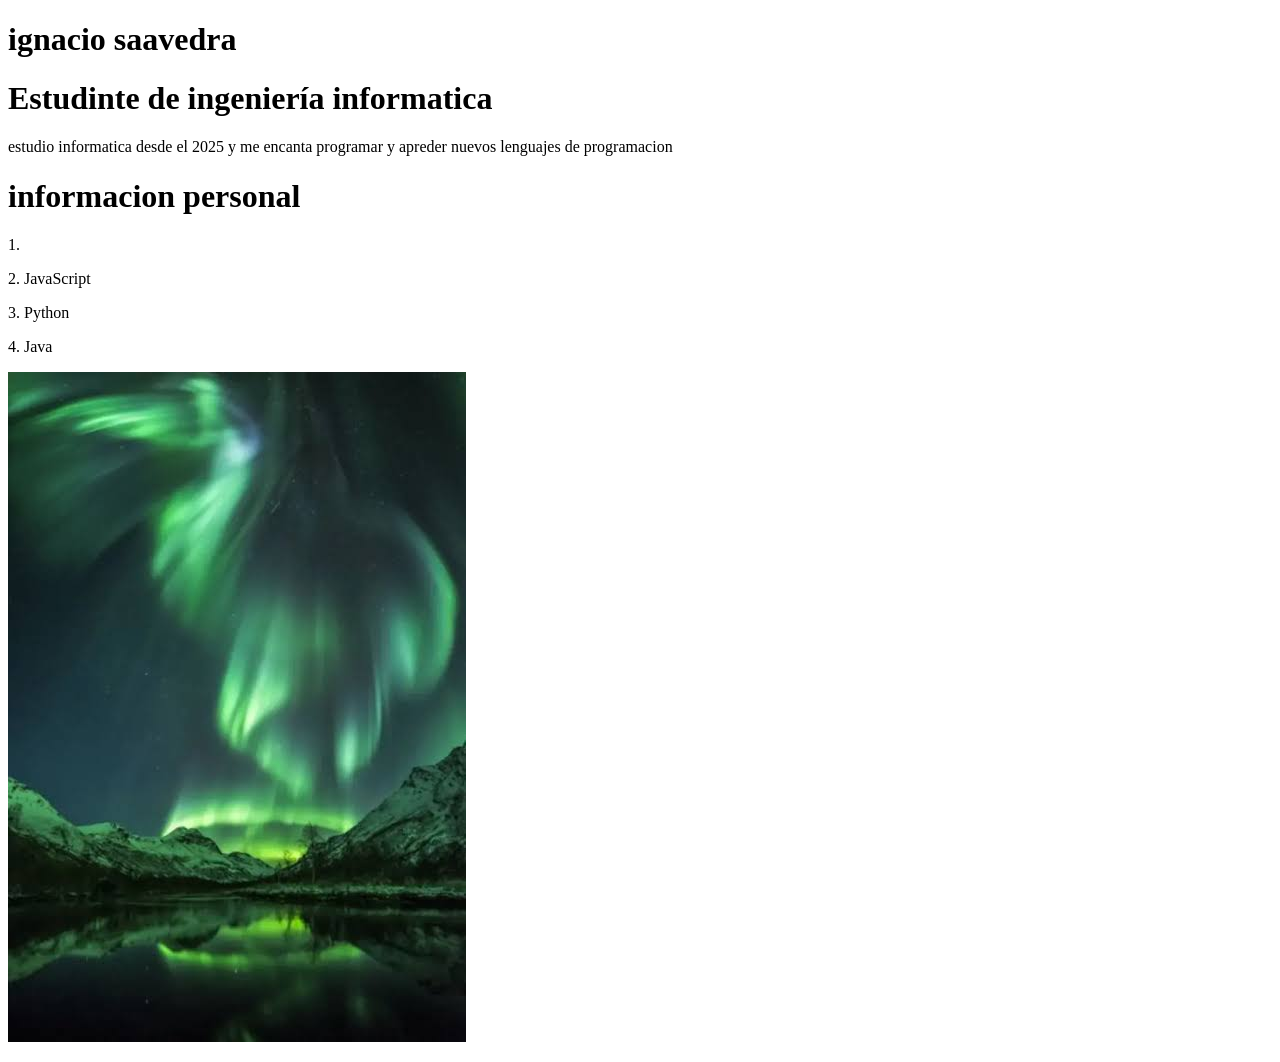
==== index.html @ b856c46e "actualizacion" ====
<!DOCTYPE html>
<html lang="es">
<head>
<meta charset="utf-8">
<title>EA 1 – Ejercicio N°1</title>
<meta name="viewport" content="width=device-width, initial-
scale=1.0">
</head>
<body>
<h1>ignacio saavedra </h1>
<p>
    
    <h1> Estudinte de ingeniería informatica</h1>
    
    </p> estudio informatica desde el 2025 y me encanta programar y apreder nuevos lenguajes de programacion </p>

<head> <h1> informacion personal </h1> </head>
    <p> 1.   </p>
    <p> 2. JavaScript </p>
    <p> 3. Python </p>
    <p> 4. Java </p>
</body>




    </p> <img src="images.jpg" alt="https://ichef.bbci.co.uk/ace/ws/640/cpsprodpb/9559/production/_90533283_aurorabirdjanrolsen.jpg.webp"> 
</body>
</html></p>
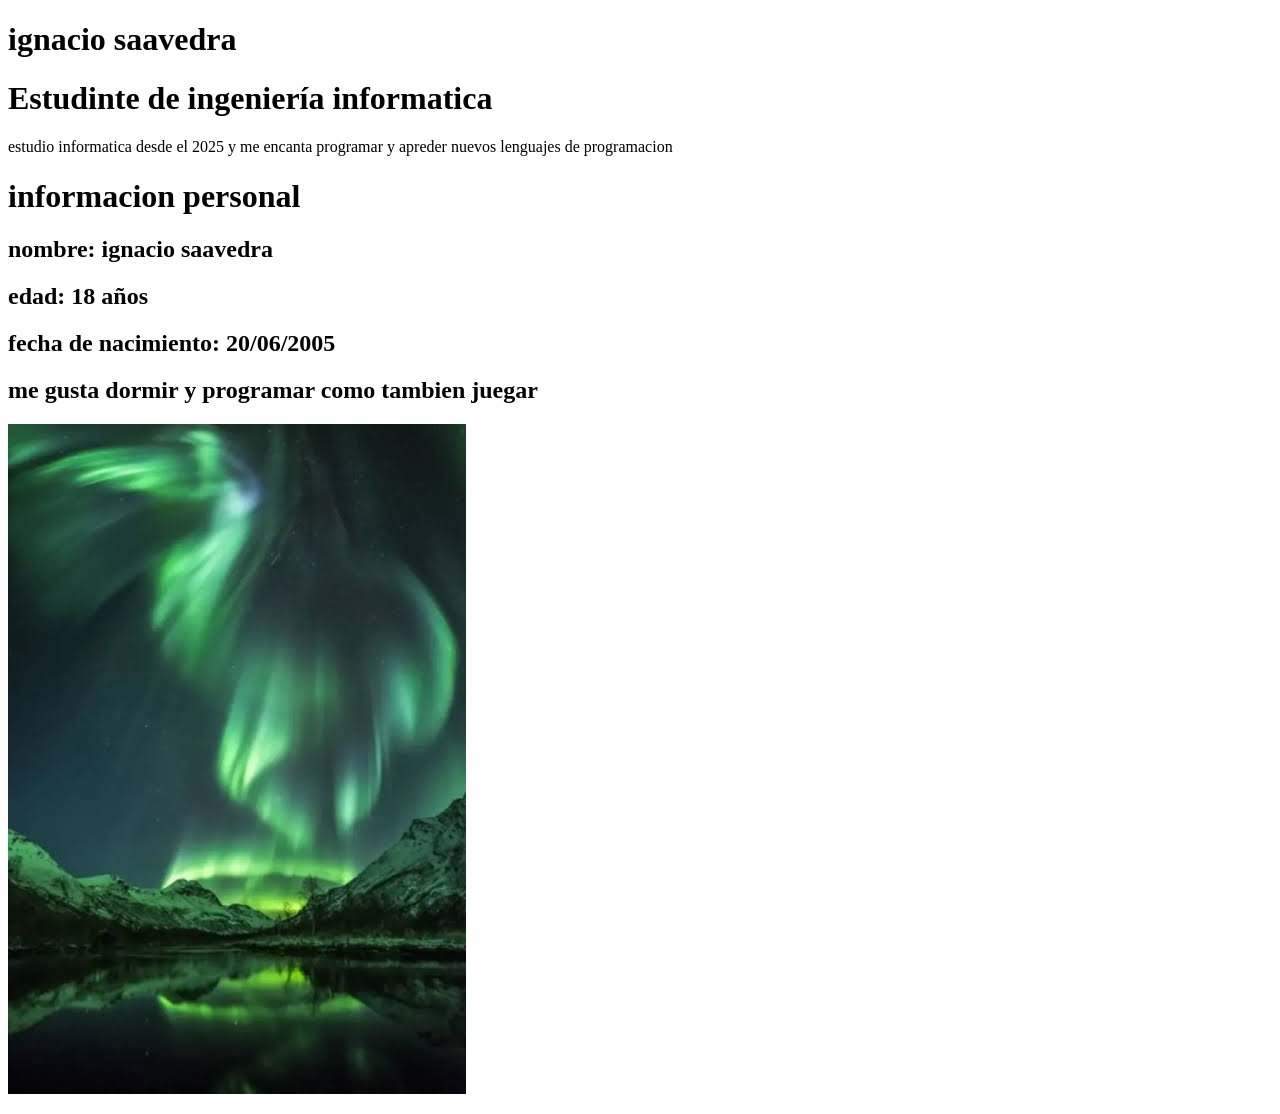
==== commit a5133587: "aa" ====
--- a/index.html
+++ b/index.html
@@ -15,10 +15,10 @@
     </p> estudio informatica desde el 2025 y me encanta programar y apreder nuevos lenguajes de programacion </p>
 
 <head> <h1> informacion personal </h1> </head>
-    <p> 1.   </p>
-    <p> 2. JavaScript </p>
-    <p> 3. Python </p>
-    <p> 4. Java </p>
+    <p> <h2> nombre: ignacio saavedra </h2> </p>
+    <p> <h2> edad: 18 años </h2> </p>
+    <p> <h2> fecha de nacimiento: 20/06/2005 </h2>
+    </p> <h2>me gusta dormir y programar como tambien juegar </h2>
 </body>
 
 
@@ -28,5 +28,3 @@
 </body>
 </html></p>
 
-
-
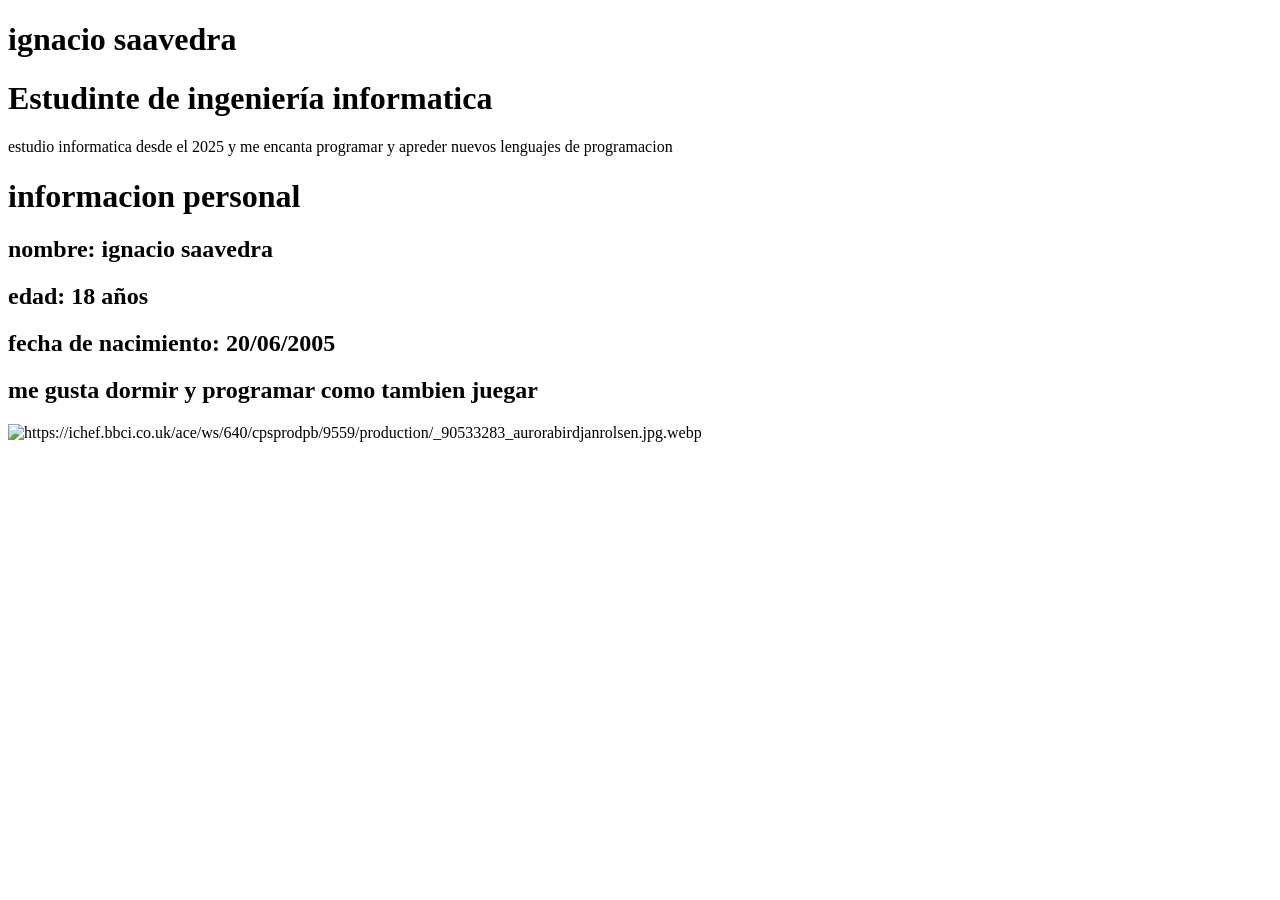
==== commit 19fafd76: "aa" ====
--- a/index.html
+++ b/index.html
@@ -24,7 +24,7 @@
 
 
 
-    </p> <img src="images.jpg" alt="https://ichef.bbci.co.uk/ace/ws/640/cpsprodpb/9559/production/_90533283_aurorabirdjanrolsen.jpg.webp"> 
+    </p> <img src="/assets" alt="https://ichef.bbci.co.uk/ace/ws/640/cpsprodpb/9559/production/_90533283_aurorabirdjanrolsen.jpg.webp"> 
 </body>
 </html></p>
 
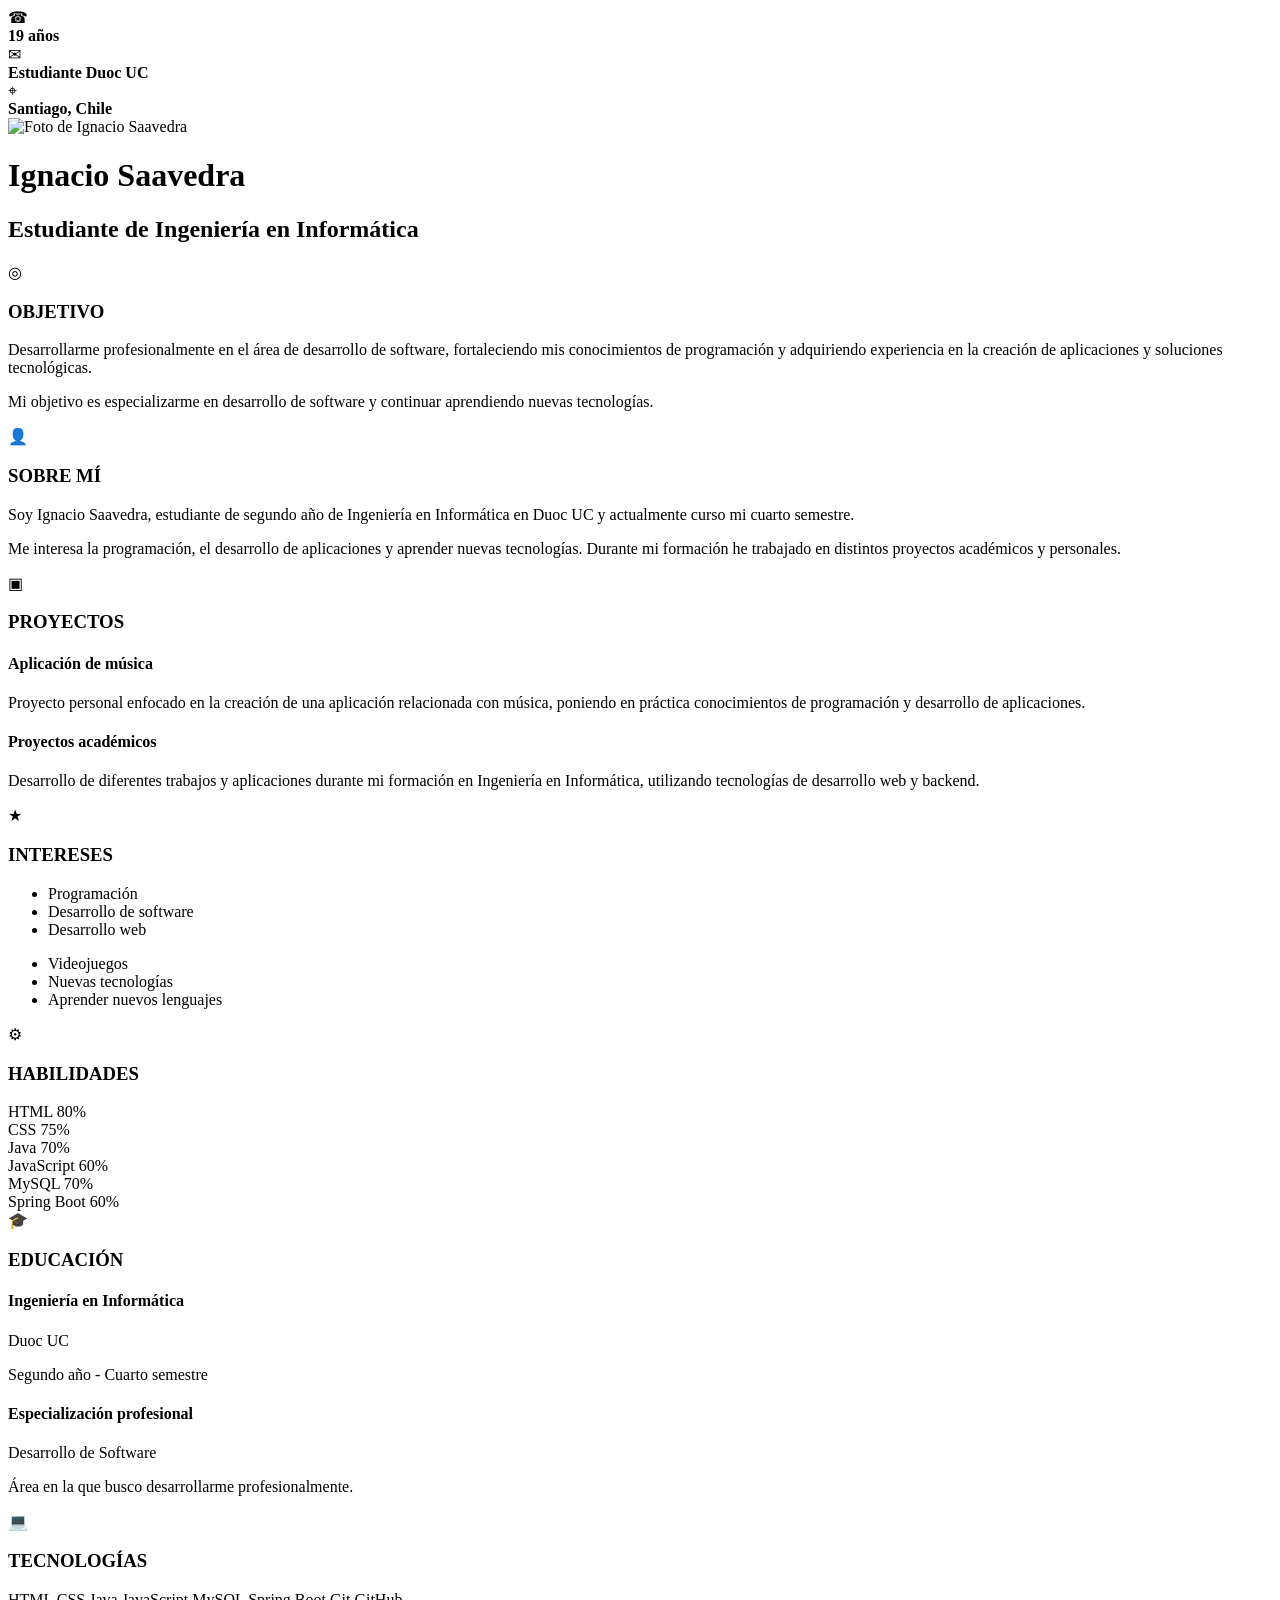
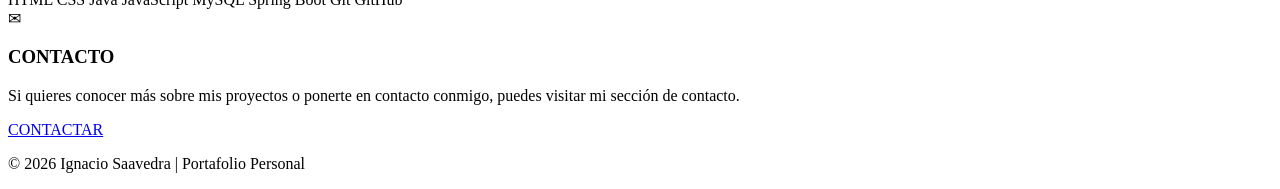
==== commit 6ae0553a: "aaa" ====
--- a/index.html
+++ b/index.html
@@ -1,30 +1,385 @@
 <!DOCTYPE html>
 <html lang="es">
+
 <head>
-<meta charset="utf-8">
-<title>EA 1 – Ejercicio N°1</title>
-<meta name="viewport" content="width=device-width, initial-
-scale=1.0">
+    <meta charset="UTF-8">
+    <meta name="viewport" content="width=device-width, initial-scale=1.0">
+    <title>Portafolio | Ignacio Saavedra</title>
+
+    <link rel="stylesheet" href="css/style.css">
+
+    <link rel="preconnect" href="https://fonts.googleapis.com">
+    <link rel="preconnect" href="https://fonts.gstatic.com" crossorigin>
+
+    <link href="https://fonts.googleapis.com/css2?family=Roboto:wght@300;400;500;700&family=Roboto+Slab:wght@400;500&display=swap"
+        rel="stylesheet">
 </head>
+
 <body>
-<h1>ignacio saavedra </h1>
-<p>
-    
-    <h1> Estudinte de ingeniería informatica</h1>
-    
-    </p> estudio informatica desde el 2025 y me encanta programar y apreder nuevos lenguajes de programacion </p>
-
-<head> <h1> informacion personal </h1> </head>
-    <p> <h2> nombre: ignacio saavedra </h2> </p>
-    <p> <h2> edad: 18 años </h2> </p>
-    <p> <h2> fecha de nacimiento: 20/06/2005 </h2>
-    </p> <h2>me gusta dormir y programar como tambien juegar </h2>
+
+    <main class="portafolio">
+
+        <!-- ENCABEZADO -->
+        <header class="header">
+
+            <div class="datos-personales">
+
+                <div class="dato">
+                    <span class="icono">☎</span>
+                    <div>
+                        <strong>19 años</strong>
+                    </div>
+                </div>
+
+                <div class="dato">
+                    <span class="icono">✉</span>
+                    <div>
+                        <strong>Estudiante Duoc UC</strong>
+                    </div>
+                </div>
+
+                <div class="dato">
+                    <span class="icono">⌖</span>
+                    <div>
+                        <strong>Santiago, Chile</strong>
+                    </div>
+                </div>
+
+            </div>
+
+            <!-- FOTO -->
+            <div class="foto-contenedor">
+                <img src="assets/image.jpg" alt="Foto de Ignacio Saavedra">
+            </div>
+
+            <!-- NOMBRE -->
+            <div class="presentacion">
+
+                <h1>Ignacio Saavedra</h1>
+
+                <div class="linea"></div>
+
+                <h2>Estudiante de Ingeniería en Informática</h2>
+
+            </div>
+
+        </header>
+
+
+        <!-- CONTENIDO -->
+        <section class="contenido">
+
+            <!-- COLUMNA IZQUIERDA -->
+            <div class="columna izquierda">
+
+                <!-- OBJETIVO -->
+                <section class="seccion">
+
+                    <div class="titulo-seccion">
+                        <span class="seccion-icono">◎</span>
+                        <h3>OBJETIVO</h3>
+                    </div>
+
+                    <p>
+                        Desarrollarme profesionalmente en el área de desarrollo
+                        de software, fortaleciendo mis conocimientos de programación
+                        y adquiriendo experiencia en la creación de aplicaciones
+                        y soluciones tecnológicas.
+                    </p>
+
+                    <p>
+                        Mi objetivo es especializarme en desarrollo de software
+                        y continuar aprendiendo nuevas tecnologías.
+                    </p>
+
+                </section>
+
+
+                <!-- SOBRE MÍ -->
+                <section class="seccion">
+
+                    <div class="titulo-seccion">
+                        <span class="seccion-icono">👤</span>
+                        <h3>SOBRE MÍ</h3>
+                    </div>
+
+                    <p>
+                        Soy Ignacio Saavedra, estudiante de segundo año de
+                        Ingeniería en Informática en Duoc UC y actualmente
+                        curso mi cuarto semestre.
+                    </p>
+
+                    <p>
+                        Me interesa la programación, el desarrollo de aplicaciones
+                        y aprender nuevas tecnologías. Durante mi formación he
+                        trabajado en distintos proyectos académicos y personales.
+                    </p>
+
+                </section>
+
+
+                <!-- PROYECTOS -->
+                <section class="seccion">
+
+                    <div class="titulo-seccion">
+                        <span class="seccion-icono">▣</span>
+                        <h3>PROYECTOS</h3>
+                    </div>
+
+                    <div class="proyecto">
+
+                        <h4>Aplicación de música</h4>
+
+                        <p>
+                            Proyecto personal enfocado en la creación de una
+                            aplicación relacionada con música, poniendo en
+                            práctica conocimientos de programación y desarrollo
+                            de aplicaciones.
+                        </p>
+
+                    </div>
+
+                    <div class="proyecto">
+
+                        <h4>Proyectos académicos</h4>
+
+                        <p>
+                            Desarrollo de diferentes trabajos y aplicaciones
+                            durante mi formación en Ingeniería en Informática,
+                            utilizando tecnologías de desarrollo web y backend.
+                        </p>
+
+                    </div>
+
+                </section>
+
+
+                <!-- INTERESES -->
+                <section class="seccion">
+
+                    <div class="titulo-seccion">
+                        <span class="seccion-icono">★</span>
+                        <h3>INTERESES</h3>
+                    </div>
+
+                    <div class="intereses">
+
+                        <ul>
+                            <li>Programación</li>
+                            <li>Desarrollo de software</li>
+                            <li>Desarrollo web</li>
+                        </ul>
+
+                        <ul>
+                            <li>Videojuegos</li>
+                            <li>Nuevas tecnologías</li>
+                            <li>Aprender nuevos lenguajes</li>
+                        </ul>
+
+                    </div>
+
+                </section>
+
+            </div>
+
+
+            <!-- COLUMNA DERECHA -->
+            <div class="columna derecha">
+
+                <!-- HABILIDADES -->
+                <section class="seccion">
+
+                    <div class="titulo-seccion">
+                        <span class="seccion-icono">⚙</span>
+                        <h3>HABILIDADES</h3>
+                    </div>
+
+                    <div class="habilidad">
+
+                        <div class="habilidad-nombre">
+                            <span>HTML</span>
+                            <span>80%</span>
+                        </div>
+
+                        <div class="barra">
+                            <div class="progreso html"></div>
+                        </div>
+
+                    </div>
+
+
+                    <div class="habilidad">
+
+                        <div class="habilidad-nombre">
+                            <span>CSS</span>
+                            <span>75%</span>
+                        </div>
+
+                        <div class="barra">
+                            <div class="progreso css"></div>
+                        </div>
+
+                    </div>
+
+
+                    <div class="habilidad">
+
+                        <div class="habilidad-nombre">
+                            <span>Java</span>
+                            <span>70%</span>
+                        </div>
+
+                        <div class="barra">
+                            <div class="progreso java"></div>
+                        </div>
+
+                    </div>
+
+
+                    <div class="habilidad">
+
+                        <div class="habilidad-nombre">
+                            <span>JavaScript</span>
+                            <span>60%</span>
+                        </div>
+
+                        <div class="barra">
+                            <div class="progreso javascript"></div>
+                        </div>
+
+                    </div>
+
+
+                    <div class="habilidad">
+
+                        <div class="habilidad-nombre">
+                            <span>MySQL</span>
+                            <span>70%</span>
+                        </div>
+
+                        <div class="barra">
+                            <div class="progreso mysql"></div>
+                        </div>
+
+                    </div>
+
+
+                    <div class="habilidad">
+
+                        <div class="habilidad-nombre">
+                            <span>Spring Boot</span>
+                            <span>60%</span>
+                        </div>
+
+                        <div class="barra">
+                            <div class="progreso spring"></div>
+                        </div>
+
+                    </div>
+
+                </section>
+
+
+                <!-- EDUCACIÓN -->
+                <section class="seccion">
+
+                    <div class="titulo-seccion">
+                        <span class="seccion-icono">🎓</span>
+                        <h3>EDUCACIÓN</h3>
+                    </div>
+
+                    <div class="educacion">
+
+                        <h4>Ingeniería en Informática</h4>
+
+                        <p class="institucion">
+                            Duoc UC
+                        </p>
+
+                        <p>
+                            Segundo año - Cuarto semestre
+                        </p>
+
+                    </div>
+
+
+                    <div class="educacion">
+
+                        <h4>Especialización profesional</h4>
+
+                        <p class="institucion">
+                            Desarrollo de Software
+                        </p>
+
+                        <p>
+                            Área en la que busco desarrollarme profesionalmente.
+                        </p>
+
+                    </div>
+
+                </section>
+
+
+                <!-- TECNOLOGÍAS -->
+                <section class="seccion">
+
+                    <div class="titulo-seccion">
+                        <span class="seccion-icono">💻</span>
+                        <h3>TECNOLOGÍAS</h3>
+                    </div>
+
+                    <div class="tecnologias">
+
+                        <span>HTML</span>
+                        <span>CSS</span>
+                        <span>Java</span>
+                        <span>JavaScript</span>
+                        <span>MySQL</span>
+                        <span>Spring Boot</span>
+                        <span>Git</span>
+                        <span>GitHub</span>
+
+                    </div>
+
+                </section>
+
+
+                <!-- CONTACTO -->
+                <section class="seccion contacto-resumen">
+
+                    <div class="titulo-seccion">
+                        <span class="seccion-icono">✉</span>
+                        <h3>CONTACTO</h3>
+                    </div>
+
+                    <p>
+                        Si quieres conocer más sobre mis proyectos o
+                        ponerte en contacto conmigo, puedes visitar
+                        mi sección de contacto.
+                    </p>
+
+                    <a href="src/contacto.html" class="boton-contacto">
+                        CONTACTAR
+                    </a>
+
+                </section>
+
+            </div>
+
+        </section>
+
+
+        <!-- PIE -->
+        <footer class="footer">
+
+            <p>
+                © 2026 Ignacio Saavedra | Portafolio Personal
+            </p>
+
+        </footer>
+
+    </main>
+
 </body>
 
-
-
-
-    </p> <img src="/assets" alt="https://ichef.bbci.co.uk/ace/ws/640/cpsprodpb/9559/production/_90533283_aurorabirdjanrolsen.jpg.webp"> 
-</body>
-</html></p>
-
+</html>
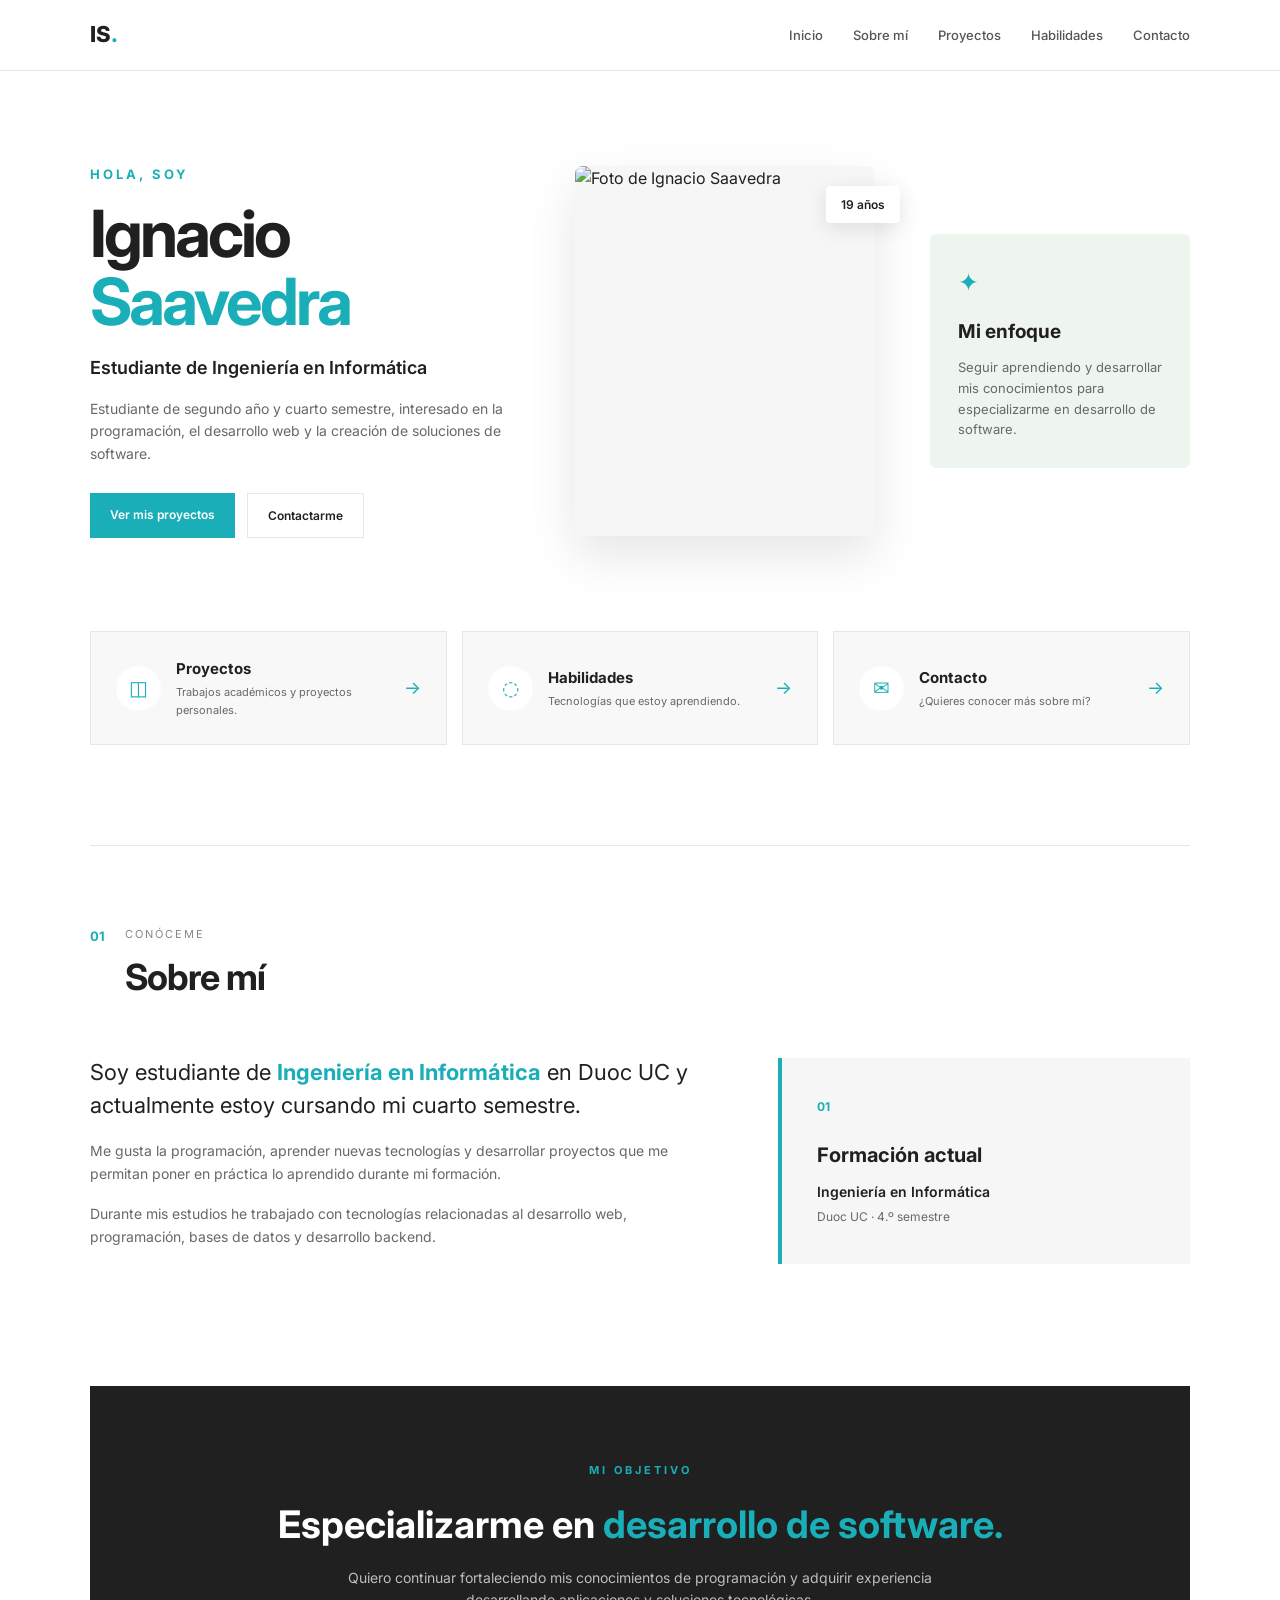
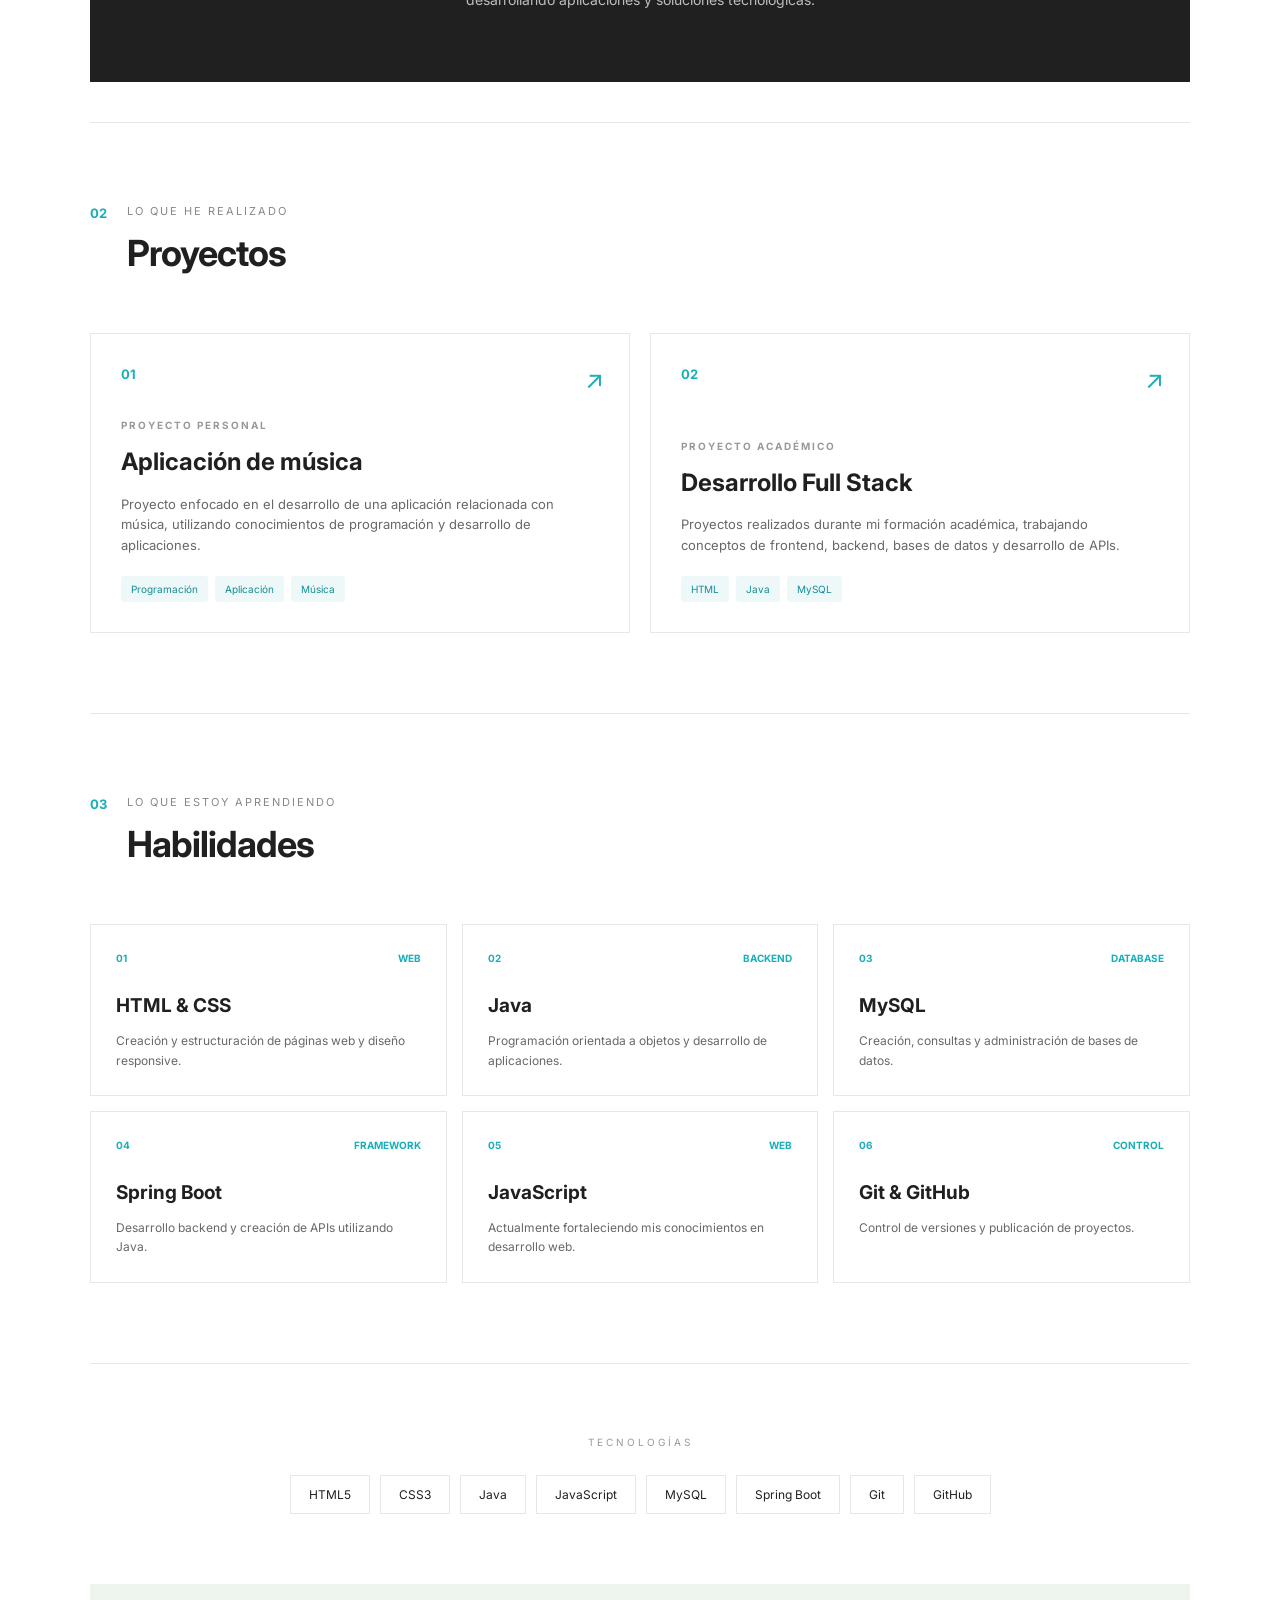
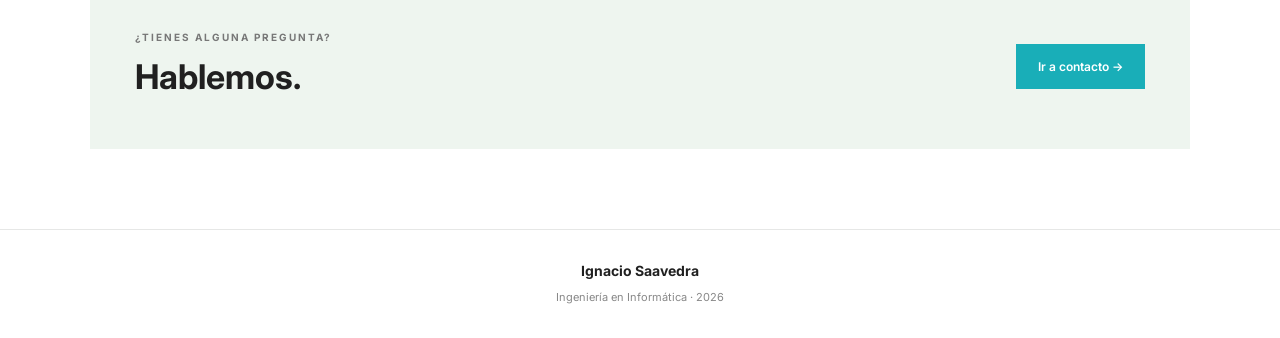
==== commit 86f78624: "termina" ====
--- a/index.html
+++ b/index.html
@@ -4,382 +4,618 @@
 <head>
     <meta charset="UTF-8">
     <meta name="viewport" content="width=device-width, initial-scale=1.0">
-    <title>Portafolio | Ignacio Saavedra</title>
+
+    <title>Ignacio Saavedra | Portafolio</title>
 
     <link rel="stylesheet" href="css/style.css">
 
     <link rel="preconnect" href="https://fonts.googleapis.com">
     <link rel="preconnect" href="https://fonts.gstatic.com" crossorigin>
 
-    <link href="https://fonts.googleapis.com/css2?family=Roboto:wght@300;400;500;700&family=Roboto+Slab:wght@400;500&display=swap"
+    <link href="https://fonts.googleapis.com/css2?family=Inter:wght@400;500;600;700;800&display=swap"
         rel="stylesheet">
 </head>
 
 <body>
 
-    <main class="portafolio">
-
-        <!-- ENCABEZADO -->
-        <header class="header">
-
-            <div class="datos-personales">
-
-                <div class="dato">
-                    <span class="icono">☎</span>
-                    <div>
-                        <strong>19 años</strong>
-                    </div>
-                </div>
-
-                <div class="dato">
-                    <span class="icono">✉</span>
-                    <div>
-                        <strong>Estudiante Duoc UC</strong>
-                    </div>
-                </div>
-
-                <div class="dato">
-                    <span class="icono">⌖</span>
-                    <div>
-                        <strong>Santiago, Chile</strong>
-                    </div>
-                </div>
-
-            </div>
-
-            <!-- FOTO -->
-            <div class="foto-contenedor">
-                <img src="assets/image.jpg" alt="Foto de Ignacio Saavedra">
-            </div>
-
-            <!-- NOMBRE -->
-            <div class="presentacion">
-
-                <h1>Ignacio Saavedra</h1>
-
-                <div class="linea"></div>
-
-                <h2>Estudiante de Ingeniería en Informática</h2>
-
-            </div>
-
-        </header>
-
-
-        <!-- CONTENIDO -->
-        <section class="contenido">
-
-            <!-- COLUMNA IZQUIERDA -->
-            <div class="columna izquierda">
-
-                <!-- OBJETIVO -->
-                <section class="seccion">
-
-                    <div class="titulo-seccion">
-                        <span class="seccion-icono">◎</span>
-                        <h3>OBJETIVO</h3>
-                    </div>
-
-                    <p>
-                        Desarrollarme profesionalmente en el área de desarrollo
-                        de software, fortaleciendo mis conocimientos de programación
-                        y adquiriendo experiencia en la creación de aplicaciones
-                        y soluciones tecnológicas.
-                    </p>
-
-                    <p>
-                        Mi objetivo es especializarme en desarrollo de software
-                        y continuar aprendiendo nuevas tecnologías.
-                    </p>
-
-                </section>
-
-
-                <!-- SOBRE MÍ -->
-                <section class="seccion">
-
-                    <div class="titulo-seccion">
-                        <span class="seccion-icono">👤</span>
-                        <h3>SOBRE MÍ</h3>
-                    </div>
-
-                    <p>
-                        Soy Ignacio Saavedra, estudiante de segundo año de
-                        Ingeniería en Informática en Duoc UC y actualmente
-                        curso mi cuarto semestre.
-                    </p>
-
-                    <p>
-                        Me interesa la programación, el desarrollo de aplicaciones
-                        y aprender nuevas tecnologías. Durante mi formación he
-                        trabajado en distintos proyectos académicos y personales.
-                    </p>
-
-                </section>
-
-
-                <!-- PROYECTOS -->
-                <section class="seccion">
-
-                    <div class="titulo-seccion">
-                        <span class="seccion-icono">▣</span>
-                        <h3>PROYECTOS</h3>
-                    </div>
-
-                    <div class="proyecto">
-
-                        <h4>Aplicación de música</h4>
+
+    <nav class="navbar">
+
+        <div class="nav-container">
+
+            <a href="#" class="logo">
+                IS<span>.</span>
+            </a>
+
+            <div class="nav-links">
+
+                <a href="#inicio">Inicio</a>
+
+                <a href="#sobre-mi">Sobre mí</a>
+
+                <a href="#proyectos">Proyectos</a>
+
+                <a href="#habilidades">Habilidades</a>
+
+                <a href="src/contacto.html">Contacto</a>
+
+            </div>
+
+        </div>
+
+    </nav>
+
+
+    
+
+    <main class="portfolio">
+
+
+        
+
+        <section id="inicio" class="hero">
+
+            <div class="hero-text">
+
+                <p class="saludo">
+                    HOLA, SOY
+                </p>
+
+                <h1>
+                    Ignacio<br>
+                    <span>Saavedra</span>
+                </h1>
+
+                <h2>
+                    Estudiante de Ingeniería en Informática
+                </h2>
+
+                <p class="descripcion">
+
+                    Estudiante de segundo año y cuarto semestre,
+                    interesado en la programación, el desarrollo web
+                    y la creación de soluciones de software.
+
+                </p>
+
+                <div class="hero-buttons">
+
+                    <a href="#proyectos" class="btn-primary">
+                        Ver mis proyectos
+                    </a>
+
+                    <a href="src/contacto.html" class="btn-secondary">
+                        Contactarme
+                    </a>
+
+                </div>
+
+            </div>
+
+
+            
+
+            <div class="hero-photo">
+
+                <div class="photo-card">
+
+                    <img
+                        src="assets/image.jpg"
+                        alt="Foto de Ignacio Saavedra"
+                    >
+
+                </div>
+
+                <div class="age">
+                    19 años
+                </div>
+
+            </div>
+
+
+           
+
+            <div class="focus-card">
+
+                <span class="focus-icon">
+                    ✦
+                </span>
+
+                <h3>
+                    Mi enfoque
+                </h3>
+
+                <p>
+                    Seguir aprendiendo y desarrollar
+                    mis conocimientos para especializarme
+                    en desarrollo de software.
+                </p>
+
+            </div>
+
+        </section>
+
+
+
+
+        <section class="quick-info">
+
+            <a href="#proyectos" class="quick-card">
+
+                <div class="quick-icon">
+                    ◫
+                </div>
+
+                <div>
+                    <h3>Proyectos</h3>
+
+                    <p>
+                        Trabajos académicos y proyectos personales.
+                    </p>
+                </div>
+
+                <span class="arrow">→</span>
+
+            </a>
+
+
+            <a href="#habilidades" class="quick-card">
+
+                <div class="quick-icon">
+                    ◌
+                </div>
+
+                <div>
+                    <h3>Habilidades</h3>
+
+                    <p>
+                        Tecnologías que estoy aprendiendo.
+                    </p>
+                </div>
+
+                <span class="arrow">→</span>
+
+            </a>
+
+
+            <a href="src/contacto.html" class="quick-card">
+
+                <div class="quick-icon">
+                    ✉
+                </div>
+
+                <div>
+                    <h3>Contacto</h3>
+
+                    <p>
+                        ¿Quieres conocer más sobre mí?
+                    </p>
+                </div>
+
+                <span class="arrow">→</span>
+
+            </a>
+
+        </section>
+
+
+
+        
+
+        <section id="sobre-mi" class="content-section">
+
+            <div class="section-heading">
+
+                <span>01</span>
+
+                <div>
+                    <p>CONÓCEME</p>
+                    <h2>Sobre mí</h2>
+                </div>
+
+            </div>
+
+
+            <div class="about-grid">
+
+                <div class="about-text">
+
+                    <p class="large-text">
+
+                        Soy estudiante de <strong>Ingeniería en Informática</strong>
+                        en Duoc UC y actualmente estoy cursando mi cuarto semestre.
+
+                    </p>
+
+                    <p>
+
+                        Me gusta la programación, aprender nuevas tecnologías
+                        y desarrollar proyectos que me permitan poner en práctica
+                        lo aprendido durante mi formación.
+
+                    </p>
+
+                    <p>
+
+                        Durante mis estudios he trabajado con tecnologías
+                        relacionadas al desarrollo web, programación, bases
+                        de datos y desarrollo backend.
+
+                    </p>
+
+                </div>
+
+
+                <div class="about-box">
+
+                    <span>01</span>
+
+                    <h3>
+                        Formación actual
+                    </h3>
+
+                    <p>
+                        Ingeniería en Informática
+                    </p>
+
+                    <small>
+                        Duoc UC · 4.º semestre
+                    </small>
+
+                </div>
+
+            </div>
+
+        </section>
+
+
+
+       
+
+        <section class="objective">
+
+            <div class="objective-content">
+
+                <span class="small-title">
+                    MI OBJETIVO
+                </span>
+
+                <h2>
+                    Especializarme en
+                    <span>desarrollo de software.</span>
+                </h2>
+
+                <p>
+
+                    Quiero continuar fortaleciendo mis conocimientos
+                    de programación y adquirir experiencia desarrollando
+                    aplicaciones y soluciones tecnológicas.
+
+                </p>
+
+            </div>
+
+        </section>
+
+
+
+        
+
+        <section id="proyectos" class="content-section">
+
+            <div class="section-heading">
+
+                <span>02</span>
+
+                <div>
+                    <p>LO QUE HE REALIZADO</p>
+                    <h2>Proyectos</h2>
+                </div>
+
+            </div>
+
+
+            <div class="projects-grid">
+
+
+                <!-- PROYECTO 1 -->
+
+                <article class="project-card">
+
+                    <div class="project-number">
+                        01
+                    </div>
+
+                    <div class="project-content">
+
+                        <p class="project-type">
+                            PROYECTO PERSONAL
+                        </p>
+
+                        <h3>
+                            Aplicación de música
+                        </h3>
 
                         <p>
-                            Proyecto personal enfocado en la creación de una
-                            aplicación relacionada con música, poniendo en
-                            práctica conocimientos de programación y desarrollo
+
+                            Proyecto enfocado en el desarrollo de una
+                            aplicación relacionada con música, utilizando
+                            conocimientos de programación y desarrollo
                             de aplicaciones.
+
                         </p>
 
-                    </div>
-
-                    <div class="proyecto">
-
-                        <h4>Proyectos académicos</h4>
+                        <div class="tags">
+
+                            <span>Programación</span>
+                            <span>Aplicación</span>
+                            <span>Música</span>
+
+                        </div>
+
+                    </div>
+
+                    <span class="project-arrow">
+                        ↗
+                    </span>
+
+                </article>
+
+
+
+              
+
+                <article class="project-card">
+
+                    <div class="project-number">
+                        02
+                    </div>
+
+                    <div class="project-content">
+
+                        <p class="project-type">
+                            PROYECTO ACADÉMICO
+                        </p>
+
+                        <h3>
+                            Desarrollo Full Stack
+                        </h3>
 
                         <p>
-                            Desarrollo de diferentes trabajos y aplicaciones
-                            durante mi formación en Ingeniería en Informática,
-                            utilizando tecnologías de desarrollo web y backend.
+
+                            Proyectos realizados durante mi formación
+                            académica, trabajando conceptos de frontend,
+                            backend, bases de datos y desarrollo de APIs.
+
                         </p>
 
-                    </div>
-
-                </section>
-
-
-                <!-- INTERESES -->
-                <section class="seccion">
-
-                    <div class="titulo-seccion">
-                        <span class="seccion-icono">★</span>
-                        <h3>INTERESES</h3>
-                    </div>
-
-                    <div class="intereses">
-
-                        <ul>
-                            <li>Programación</li>
-                            <li>Desarrollo de software</li>
-                            <li>Desarrollo web</li>
-                        </ul>
-
-                        <ul>
-                            <li>Videojuegos</li>
-                            <li>Nuevas tecnologías</li>
-                            <li>Aprender nuevos lenguajes</li>
-                        </ul>
-
-                    </div>
-
-                </section>
-
-            </div>
-
-
-            <!-- COLUMNA DERECHA -->
-            <div class="columna derecha">
-
-                <!-- HABILIDADES -->
-                <section class="seccion">
-
-                    <div class="titulo-seccion">
-                        <span class="seccion-icono">⚙</span>
-                        <h3>HABILIDADES</h3>
-                    </div>
-
-                    <div class="habilidad">
-
-                        <div class="habilidad-nombre">
+                        <div class="tags">
+
                             <span>HTML</span>
-                            <span>80%</span>
+                            <span>Java</span>
+                            <span>MySQL</span>
+
                         </div>
 
-                        <div class="barra">
-                            <div class="progreso html"></div>
-                        </div>
-
-                    </div>
-
-
-                    <div class="habilidad">
-
-                        <div class="habilidad-nombre">
-                            <span>CSS</span>
-                            <span>75%</span>
-                        </div>
-
-                        <div class="barra">
-                            <div class="progreso css"></div>
-                        </div>
-
-                    </div>
-
-
-                    <div class="habilidad">
-
-                        <div class="habilidad-nombre">
-                            <span>Java</span>
-                            <span>70%</span>
-                        </div>
-
-                        <div class="barra">
-                            <div class="progreso java"></div>
-                        </div>
-
-                    </div>
-
-
-                    <div class="habilidad">
-
-                        <div class="habilidad-nombre">
-                            <span>JavaScript</span>
-                            <span>60%</span>
-                        </div>
-
-                        <div class="barra">
-                            <div class="progreso javascript"></div>
-                        </div>
-
-                    </div>
-
-
-                    <div class="habilidad">
-
-                        <div class="habilidad-nombre">
-                            <span>MySQL</span>
-                            <span>70%</span>
-                        </div>
-
-                        <div class="barra">
-                            <div class="progreso mysql"></div>
-                        </div>
-
-                    </div>
-
-
-                    <div class="habilidad">
-
-                        <div class="habilidad-nombre">
-                            <span>Spring Boot</span>
-                            <span>60%</span>
-                        </div>
-
-                        <div class="barra">
-                            <div class="progreso spring"></div>
-                        </div>
-
-                    </div>
-
-                </section>
-
-
-                <!-- EDUCACIÓN -->
-                <section class="seccion">
-
-                    <div class="titulo-seccion">
-                        <span class="seccion-icono">🎓</span>
-                        <h3>EDUCACIÓN</h3>
-                    </div>
-
-                    <div class="educacion">
-
-                        <h4>Ingeniería en Informática</h4>
-
-                        <p class="institucion">
-                            Duoc UC
-                        </p>
-
-                        <p>
-                            Segundo año - Cuarto semestre
-                        </p>
-
-                    </div>
-
-
-                    <div class="educacion">
-
-                        <h4>Especialización profesional</h4>
-
-                        <p class="institucion">
-                            Desarrollo de Software
-                        </p>
-
-                        <p>
-                            Área en la que busco desarrollarme profesionalmente.
-                        </p>
-
-                    </div>
-
-                </section>
-
-
-                <!-- TECNOLOGÍAS -->
-                <section class="seccion">
-
-                    <div class="titulo-seccion">
-                        <span class="seccion-icono">💻</span>
-                        <h3>TECNOLOGÍAS</h3>
-                    </div>
-
-                    <div class="tecnologias">
-
-                        <span>HTML</span>
-                        <span>CSS</span>
-                        <span>Java</span>
-                        <span>JavaScript</span>
-                        <span>MySQL</span>
-                        <span>Spring Boot</span>
-                        <span>Git</span>
-                        <span>GitHub</span>
-
-                    </div>
-
-                </section>
-
-
-                <!-- CONTACTO -->
-                <section class="seccion contacto-resumen">
-
-                    <div class="titulo-seccion">
-                        <span class="seccion-icono">✉</span>
-                        <h3>CONTACTO</h3>
-                    </div>
-
-                    <p>
-                        Si quieres conocer más sobre mis proyectos o
-                        ponerte en contacto conmigo, puedes visitar
-                        mi sección de contacto.
-                    </p>
-
-                    <a href="src/contacto.html" class="boton-contacto">
-                        CONTACTAR
-                    </a>
-
-                </section>
-
-            </div>
-
-        </section>
-
-
-        <!-- PIE -->
-        <footer class="footer">
+                    </div>
+
+                    <span class="project-arrow">
+                        ↗
+                    </span>
+
+                </article>
+
+            </div>
+
+        </section>
+
+
+
+        
+
+        <section id="habilidades" class="content-section">
+
+            <div class="section-heading">
+
+                <span>03</span>
+
+                <div>
+                    <p>LO QUE ESTOY APRENDIENDO</p>
+                    <h2>Habilidades</h2>
+                </div>
+
+            </div>
+
+
+            <div class="skills-grid">
+
+
+                <div class="skill-card">
+
+                    <div class="skill-top">
+                        <span>01</span>
+                        <span>WEB</span>
+                    </div>
+
+                    <h3>
+                        HTML & CSS
+                    </h3>
+
+                    <p>
+                        Creación y estructuración de páginas web
+                        y diseño responsive.
+                    </p>
+
+                </div>
+
+
+                <div class="skill-card">
+
+                    <div class="skill-top">
+                        <span>02</span>
+                        <span>BACKEND</span>
+                    </div>
+
+                    <h3>
+                        Java
+                    </h3>
+
+                    <p>
+                        Programación orientada a objetos y desarrollo
+                        de aplicaciones.
+                    </p>
+
+                </div>
+
+
+                <div class="skill-card">
+
+                    <div class="skill-top">
+                        <span>03</span>
+                        <span>DATABASE</span>
+                    </div>
+
+                    <h3>
+                        MySQL
+                    </h3>
+
+                    <p>
+                        Creación, consultas y administración de
+                        bases de datos.
+                    </p>
+
+                </div>
+
+
+                <div class="skill-card">
+
+                    <div class="skill-top">
+                        <span>04</span>
+                        <span>FRAMEWORK</span>
+                    </div>
+
+                    <h3>
+                        Spring Boot
+                    </h3>
+
+                    <p>
+                        Desarrollo backend y creación de APIs
+                        utilizando Java.
+                    </p>
+
+                </div>
+
+
+                <div class="skill-card">
+
+                    <div class="skill-top">
+                        <span>05</span>
+                        <span>WEB</span>
+                    </div>
+
+                    <h3>
+                        JavaScript
+                    </h3>
+
+                    <p>
+                        Actualmente fortaleciendo mis conocimientos
+                        en desarrollo web.
+                    </p>
+
+                </div>
+
+
+                <div class="skill-card">
+
+                    <div class="skill-top">
+                        <span>06</span>
+                        <span>CONTROL</span>
+                    </div>
+
+                    <h3>
+                        Git & GitHub
+                    </h3>
+
+                    <p>
+                        Control de versiones y publicación
+                        de proyectos.
+                    </p>
+
+                </div>
+
+            </div>
+
+        </section>
+
+
+
+  
+
+        <section class="technologies">
 
             <p>
-                © 2026 Ignacio Saavedra | Portafolio Personal
+                TECNOLOGÍAS
             </p>
 
-        </footer>
+            <div class="technology-list">
+
+                <span>HTML5</span>
+                <span>CSS3</span>
+                <span>Java</span>
+                <span>JavaScript</span>
+                <span>MySQL</span>
+                <span>Spring Boot</span>
+                <span>Git</span>
+                <span>GitHub</span>
+
+            </div>
+
+        </section>
+
+
+
+     
+
+        <section class="contact-banner">
+
+            <div>
+
+                <p>
+                    ¿TIENES ALGUNA PREGUNTA?
+                </p>
+
+                <h2>
+                    Hablemos.
+                </h2>
+
+            </div>
+
+            <a href="src/contacto.html">
+                Ir a contacto →
+            </a>
+
+        </section>
+
 
     </main>
 
+
+
+    
+
+    <footer>
+
+        <p>
+            Ignacio Saavedra
+        </p>
+
+        <span>
+            Ingeniería en Informática · 2026
+        </span>
+
+    </footer>
+
+
 </body>
 
 </html>
--- a/css/style.css
+++ b/css/style.css
@@ -0,0 +1,1084 @@
+:root {
+    --primary: #19aeb8;
+    --primary-dark: #138d96;
+    --black: #202020;
+    --gray: #686868;
+    --light-gray: #f5f6f5;
+    --border: #e6e7e6;
+    --white: #ffffff;
+}
+
+
+* {
+    margin: 0;
+    padding: 0;
+    box-sizing: border-box;
+}
+
+
+html {
+    scroll-behavior: smooth;
+}
+
+
+body {
+    font-family: 'Inter', sans-serif;
+    background: #ffffff;
+    color: var(--black);
+    line-height: 1.6;
+}
+
+
+/* =====================================================
+   NAVBAR
+===================================================== */
+
+.navbar {
+    width: 100%;
+    background: rgba(255, 255, 255, 0.95);
+    border-bottom: 1px solid var(--border);
+
+    position: sticky;
+    top: 0;
+    z-index: 100;
+
+    backdrop-filter: blur(10px);
+}
+
+
+.nav-container {
+    width: 90%;
+    max-width: 1100px;
+
+    margin: auto;
+
+    height: 70px;
+
+    display: flex;
+    align-items: center;
+    justify-content: space-between;
+}
+
+
+.logo {
+    text-decoration: none;
+
+    font-size: 22px;
+    font-weight: 800;
+
+    color: var(--black);
+}
+
+
+.logo span {
+    color: var(--primary);
+}
+
+
+.nav-links {
+    display: flex;
+    align-items: center;
+    gap: 30px;
+}
+
+
+.nav-links a {
+    text-decoration: none;
+
+    color: #555;
+
+    font-size: 13px;
+    font-weight: 500;
+
+    transition: 0.3s;
+}
+
+
+.nav-links a:hover {
+    color: var(--primary);
+}
+
+
+/* =====================================================
+   PORTFOLIO
+===================================================== */
+
+.portfolio {
+    width: 90%;
+    max-width: 1100px;
+    margin: auto;
+}
+
+
+/* =====================================================
+   HERO
+===================================================== */
+
+.hero {
+    min-height: 560px;
+
+    display: grid;
+
+    grid-template-columns: 1fr 330px 260px;
+
+    align-items: center;
+
+    gap: 40px;
+
+    padding: 70px 0;
+}
+
+
+/* TEXTO */
+
+.hero-text {
+    text-align: left;
+}
+
+
+.saludo {
+    color: var(--primary);
+
+    font-size: 13px;
+    font-weight: 700;
+
+    letter-spacing: 3px;
+
+    margin-bottom: 15px;
+}
+
+
+.hero h1 {
+    font-size: 65px;
+
+    line-height: 1.05;
+
+    letter-spacing: -3px;
+
+    margin-bottom: 18px;
+}
+
+
+.hero h1 span {
+    color: var(--primary);
+}
+
+
+.hero h2 {
+    font-size: 18px;
+
+    font-weight: 600;
+
+    margin-bottom: 15px;
+}
+
+
+.descripcion {
+    color: var(--gray);
+
+    font-size: 14px;
+
+    max-width: 420px;
+}
+
+
+/* BOTONES */
+
+.hero-buttons {
+    display: flex;
+    gap: 12px;
+
+    margin-top: 28px;
+}
+
+
+.btn-primary,
+.btn-secondary {
+    padding: 12px 20px;
+
+    text-decoration: none;
+
+    font-size: 12px;
+
+    font-weight: 600;
+
+    transition: 0.3s;
+}
+
+
+.btn-primary {
+    background: var(--primary);
+    color: white;
+}
+
+
+.btn-primary:hover {
+    background: var(--primary-dark);
+    transform: translateY(-2px);
+}
+
+
+.btn-secondary {
+    border: 1px solid var(--border);
+    color: var(--black);
+}
+
+
+.btn-secondary:hover {
+    border-color: var(--primary);
+    color: var(--primary);
+}
+
+
+/* =====================================================
+   FOTO
+===================================================== */
+
+.hero-photo {
+    position: relative;
+
+    display: flex;
+    justify-content: center;
+}
+
+
+.photo-card {
+    width: 300px;
+    height: 370px;
+
+    overflow: hidden;
+
+    background: var(--light-gray);
+
+    border-radius: 8px;
+
+    box-shadow: 0 20px 50px rgba(0, 0, 0, 0.10);
+}
+
+
+.photo-card img {
+    width: 100%;
+    height: 100%;
+
+    object-fit: cover;
+}
+
+
+/* EDAD */
+
+.age {
+    position: absolute;
+
+    right: -10px;
+    top: 20px;
+
+    background: white;
+
+    padding: 9px 15px;
+
+    border-radius: 4px;
+
+    font-size: 12px;
+    font-weight: 600;
+
+    box-shadow: 0 5px 20px rgba(0, 0, 0, 0.10);
+}
+
+
+/* =====================================================
+   FOCUS CARD
+===================================================== */
+
+.focus-card {
+    background: #eef5ef;
+
+    padding: 28px;
+
+    border-radius: 6px;
+}
+
+
+.focus-icon {
+    color: var(--primary);
+
+    font-size: 25px;
+}
+
+
+.focus-card h3 {
+    font-size: 19px;
+
+    margin: 15px 0 10px;
+}
+
+
+.focus-card p {
+    color: var(--gray);
+
+    font-size: 13px;
+}
+
+
+/* =====================================================
+   QUICK INFO
+===================================================== */
+
+.quick-info {
+    display: grid;
+
+    grid-template-columns: repeat(3, 1fr);
+
+    gap: 15px;
+
+    margin-bottom: 100px;
+}
+
+
+.quick-card {
+    text-decoration: none;
+
+    color: var(--black);
+
+    background: #f7f8f7;
+
+    border: 1px solid var(--border);
+
+    padding: 25px;
+
+    display: flex;
+
+    align-items: center;
+
+    gap: 15px;
+
+    transition: 0.3s;
+}
+
+
+.quick-card:hover {
+    transform: translateY(-4px);
+
+    border-color: var(--primary);
+
+    box-shadow: 0 10px 30px rgba(0, 0, 0, 0.07);
+}
+
+
+.quick-icon {
+    width: 45px;
+    height: 45px;
+
+    flex-shrink: 0;
+
+    display: flex;
+    align-items: center;
+    justify-content: center;
+
+    background: white;
+
+    color: var(--primary);
+
+    font-size: 20px;
+
+    border-radius: 50%;
+}
+
+
+.quick-card h3 {
+    font-size: 15px;
+
+    margin-bottom: 3px;
+}
+
+
+.quick-card p {
+    font-size: 11px;
+
+    color: var(--gray);
+}
+
+
+.arrow {
+    margin-left: auto;
+
+    color: var(--primary);
+
+    font-size: 18px;
+}
+
+
+/* =====================================================
+   SECCIONES
+===================================================== */
+
+.content-section {
+    padding: 80px 0;
+
+    border-top: 1px solid var(--border);
+}
+
+
+.section-heading {
+    display: flex;
+
+    align-items: flex-start;
+
+    gap: 20px;
+
+    margin-bottom: 50px;
+}
+
+
+.section-heading > span {
+    color: var(--primary);
+
+    font-size: 13px;
+
+    font-weight: 700;
+}
+
+
+.section-heading p {
+    font-size: 11px;
+
+    letter-spacing: 2px;
+
+    color: #888;
+
+    margin-bottom: 5px;
+}
+
+
+.section-heading h2 {
+    font-size: 36px;
+
+    letter-spacing: -1px;
+}
+
+
+/* =====================================================
+   SOBRE MI
+===================================================== */
+
+.about-grid {
+    display: grid;
+
+    grid-template-columns: 1.5fr 1fr;
+
+    gap: 70px;
+
+    align-items: center;
+}
+
+
+.about-text {
+    max-width: 650px;
+}
+
+
+.about-text p {
+    color: var(--gray);
+
+    font-size: 14px;
+
+    margin-bottom: 18px;
+}
+
+
+.about-text .large-text {
+    color: var(--black);
+
+    font-size: 22px;
+
+    line-height: 1.5;
+}
+
+
+.about-text strong {
+    color: var(--primary);
+}
+
+
+.about-box {
+    background: var(--light-gray);
+
+    padding: 35px;
+
+    border-left: 4px solid var(--primary);
+}
+
+
+.about-box > span {
+    color: var(--primary);
+
+    font-size: 12px;
+
+    font-weight: 700;
+}
+
+
+.about-box h3 {
+    font-size: 20px;
+
+    margin: 20px 0 10px;
+}
+
+
+.about-box p {
+    font-size: 14px;
+
+    font-weight: 600;
+}
+
+
+.about-box small {
+    color: var(--gray);
+
+    font-size: 12px;
+}
+
+
+/* =====================================================
+   OBJETIVO
+===================================================== */
+
+.objective {
+    background: var(--black);
+
+    color: white;
+
+    padding: 70px;
+
+    margin: 40px 0;
+}
+
+
+.objective-content {
+    max-width: 750px;
+
+    margin: auto;
+
+    text-align: center;
+}
+
+
+.small-title {
+    color: var(--primary);
+
+    font-size: 11px;
+
+    letter-spacing: 3px;
+
+    font-weight: 700;
+}
+
+
+.objective h2 {
+    font-size: 38px;
+
+    line-height: 1.3;
+
+    margin: 18px 0;
+}
+
+
+.objective h2 span {
+    color: var(--primary);
+}
+
+
+.objective p {
+    color: #bdbdbd;
+
+    max-width: 600px;
+
+    margin: auto;
+
+    font-size: 14px;
+}
+
+
+/* =====================================================
+   PROYECTOS
+===================================================== */
+
+.projects-grid {
+    display: grid;
+
+    grid-template-columns: repeat(2, 1fr);
+
+    gap: 20px;
+}
+
+
+.project-card {
+    position: relative;
+
+    min-height: 300px;
+
+    border: 1px solid var(--border);
+
+    padding: 30px;
+
+    display: flex;
+
+    flex-direction: column;
+
+    justify-content: space-between;
+
+    transition: 0.3s;
+}
+
+
+.project-card:hover {
+    transform: translateY(-5px);
+
+    border-color: var(--primary);
+
+    box-shadow: 0 15px 40px rgba(0, 0, 0, 0.07);
+}
+
+
+.project-number {
+    color: var(--primary);
+
+    font-size: 13px;
+
+    font-weight: 700;
+}
+
+
+.project-type {
+    color: #999;
+
+    font-size: 10px;
+
+    letter-spacing: 2px;
+
+    font-weight: 700;
+
+    margin-bottom: 10px;
+}
+
+
+.project-content h3 {
+    font-size: 24px;
+
+    margin-bottom: 12px;
+}
+
+
+.project-content > p:not(.project-type) {
+    color: var(--gray);
+
+    font-size: 13px;
+
+    max-width: 450px;
+}
+
+
+.tags {
+    display: flex;
+
+    gap: 7px;
+
+    flex-wrap: wrap;
+
+    margin-top: 20px;
+}
+
+
+.tags span {
+    background: #eef8f8;
+
+    color: var(--primary-dark);
+
+    padding: 5px 10px;
+
+    font-size: 10px;
+
+    border-radius: 3px;
+}
+
+
+.project-arrow {
+    position: absolute;
+
+    right: 25px;
+    top: 25px;
+
+    font-size: 25px;
+
+    color: var(--primary);
+}
+
+
+/* =====================================================
+   HABILIDADES
+===================================================== */
+
+.skills-grid {
+    display: grid;
+
+    grid-template-columns: repeat(3, 1fr);
+
+    gap: 15px;
+}
+
+
+.skill-card {
+    border: 1px solid var(--border);
+
+    padding: 25px;
+
+    transition: 0.3s;
+}
+
+
+.skill-card:hover {
+    transform: translateY(-4px);
+
+    border-color: var(--primary);
+}
+
+
+.skill-top {
+    display: flex;
+
+    justify-content: space-between;
+
+    color: var(--primary);
+
+    font-size: 10px;
+
+    font-weight: 700;
+
+    margin-bottom: 25px;
+}
+
+
+.skill-card h3 {
+    font-size: 19px;
+
+    margin-bottom: 10px;
+}
+
+
+.skill-card p {
+    color: var(--gray);
+
+    font-size: 12px;
+}
+
+
+/* =====================================================
+   TECNOLOGÍAS
+===================================================== */
+
+.technologies {
+    padding: 70px 0;
+
+    text-align: center;
+
+    border-top: 1px solid var(--border);
+}
+
+
+.technologies > p {
+    color: #999;
+
+    font-size: 10px;
+
+    letter-spacing: 3px;
+
+    margin-bottom: 25px;
+}
+
+
+.technology-list {
+    display: flex;
+
+    flex-wrap: wrap;
+
+    justify-content: center;
+
+    gap: 10px;
+}
+
+
+.technology-list span {
+    border: 1px solid var(--border);
+
+    padding: 9px 18px;
+
+    font-size: 12px;
+
+    background: white;
+
+    transition: 0.3s;
+}
+
+
+.technology-list span:hover {
+    border-color: var(--primary);
+
+    color: var(--primary);
+}
+
+
+/* =====================================================
+   CONTACTO
+===================================================== */
+
+.contact-banner {
+    background: #eef5ef;
+
+    padding: 45px;
+
+    display: flex;
+
+    align-items: center;
+
+    justify-content: space-between;
+
+    margin-bottom: 80px;
+}
+
+
+.contact-banner p {
+    color: #777;
+
+    font-size: 10px;
+
+    letter-spacing: 2px;
+
+    font-weight: 700;
+}
+
+
+.contact-banner h2 {
+    font-size: 34px;
+
+    margin-top: 5px;
+}
+
+
+.contact-banner a {
+    color: white;
+
+    background: var(--primary);
+
+    text-decoration: none;
+
+    padding: 13px 22px;
+
+    font-size: 12px;
+
+    font-weight: 600;
+
+    transition: 0.3s;
+}
+
+
+.contact-banner a:hover {
+    background: var(--primary-dark);
+}
+
+
+/* =====================================================
+   FOOTER
+===================================================== */
+
+footer {
+    border-top: 1px solid var(--border);
+
+    padding: 30px;
+
+    text-align: center;
+}
+
+
+footer p {
+    font-weight: 700;
+
+    font-size: 14px;
+}
+
+
+footer span {
+    color: #888;
+
+    font-size: 11px;
+}
+
+
+/* =====================================================
+   RESPONSIVE
+===================================================== */
+
+@media (max-width: 950px) {
+
+    .hero {
+        grid-template-columns: 1fr 280px;
+
+        gap: 30px;
+    }
+
+    .focus-card {
+        grid-column: 1 / -1;
+
+        max-width: 500px;
+
+        margin: auto;
+    }
+
+    .hero h1 {
+        font-size: 52px;
+    }
+
+    .skills-grid {
+        grid-template-columns: repeat(2, 1fr);
+    }
+
+}
+
+
+@media (max-width: 750px) {
+
+    .nav-container {
+        height: auto;
+
+        padding: 20px 0;
+
+        flex-direction: column;
+
+        gap: 15px;
+    }
+
+    .nav-links {
+        gap: 15px;
+
+        flex-wrap: wrap;
+
+        justify-content: center;
+    }
+
+
+    .hero {
+        grid-template-columns: 1fr;
+
+        text-align: center;
+
+        padding: 60px 0;
+    }
+
+
+    .hero-text {
+        text-align: center;
+    }
+
+
+    .descripcion {
+        margin: auto;
+    }
+
+
+    .hero-buttons {
+        justify-content: center;
+    }
+
+
+    .hero-photo {
+        order: -1;
+    }
+
+
+    .photo-card {
+        width: 260px;
+
+        height: 320px;
+    }
+
+
+    .focus-card {
+        width: 100%;
+    }
+
+
+    .quick-info {
+        grid-template-columns: 1fr;
+    }
+
+
+    .about-grid {
+        grid-template-columns: 1fr;
+
+        gap: 30px;
+    }
+
+
+    .projects-grid {
+        grid-template-columns: 1fr;
+    }
+
+
+    .skills-grid {
+        grid-template-columns: 1fr 1fr;
+    }
+
+
+    .contact-banner {
+        flex-direction: column;
+
+        gap: 25px;
+
+        text-align: center;
+    }
+
+}
+
+
+@media (max-width: 500px) {
+
+    .portfolio {
+        width: 92%;
+    }
+
+
+    .hero h1 {
+        font-size: 44px;
+
+        letter-spacing: -2px;
+    }
+
+
+    .hero h2 {
+        font-size: 16px;
+    }
+
+
+    .section-heading h2 {
+        font-size: 30px;
+    }
+
+
+    .skills-grid {
+        grid-template-columns: 1fr;
+    }
+
+
+    .objective {
+        padding: 45px 25px;
+    }
+
+
+    .objective h2 {
+        font-size: 28px;
+    }
+
+
+    .contact-banner {
+        padding: 35px 20px;
+    }
+
+}
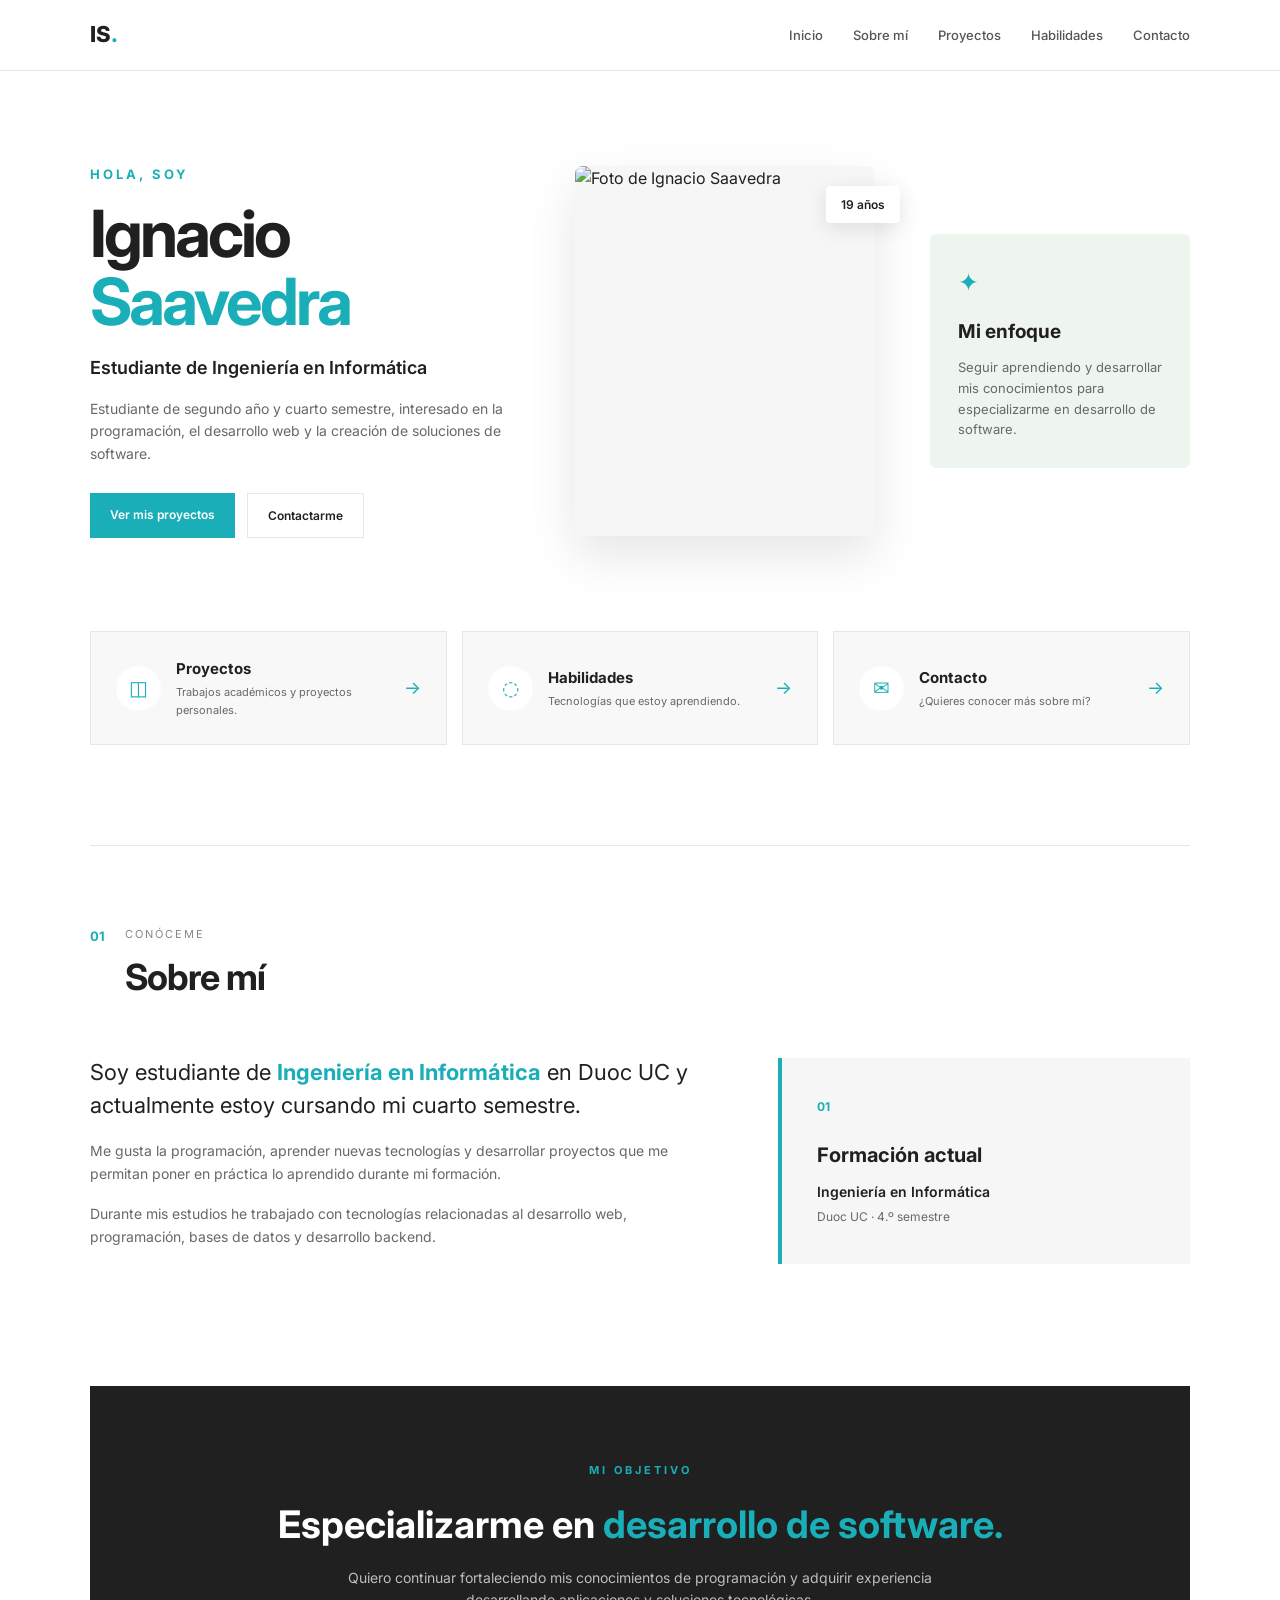
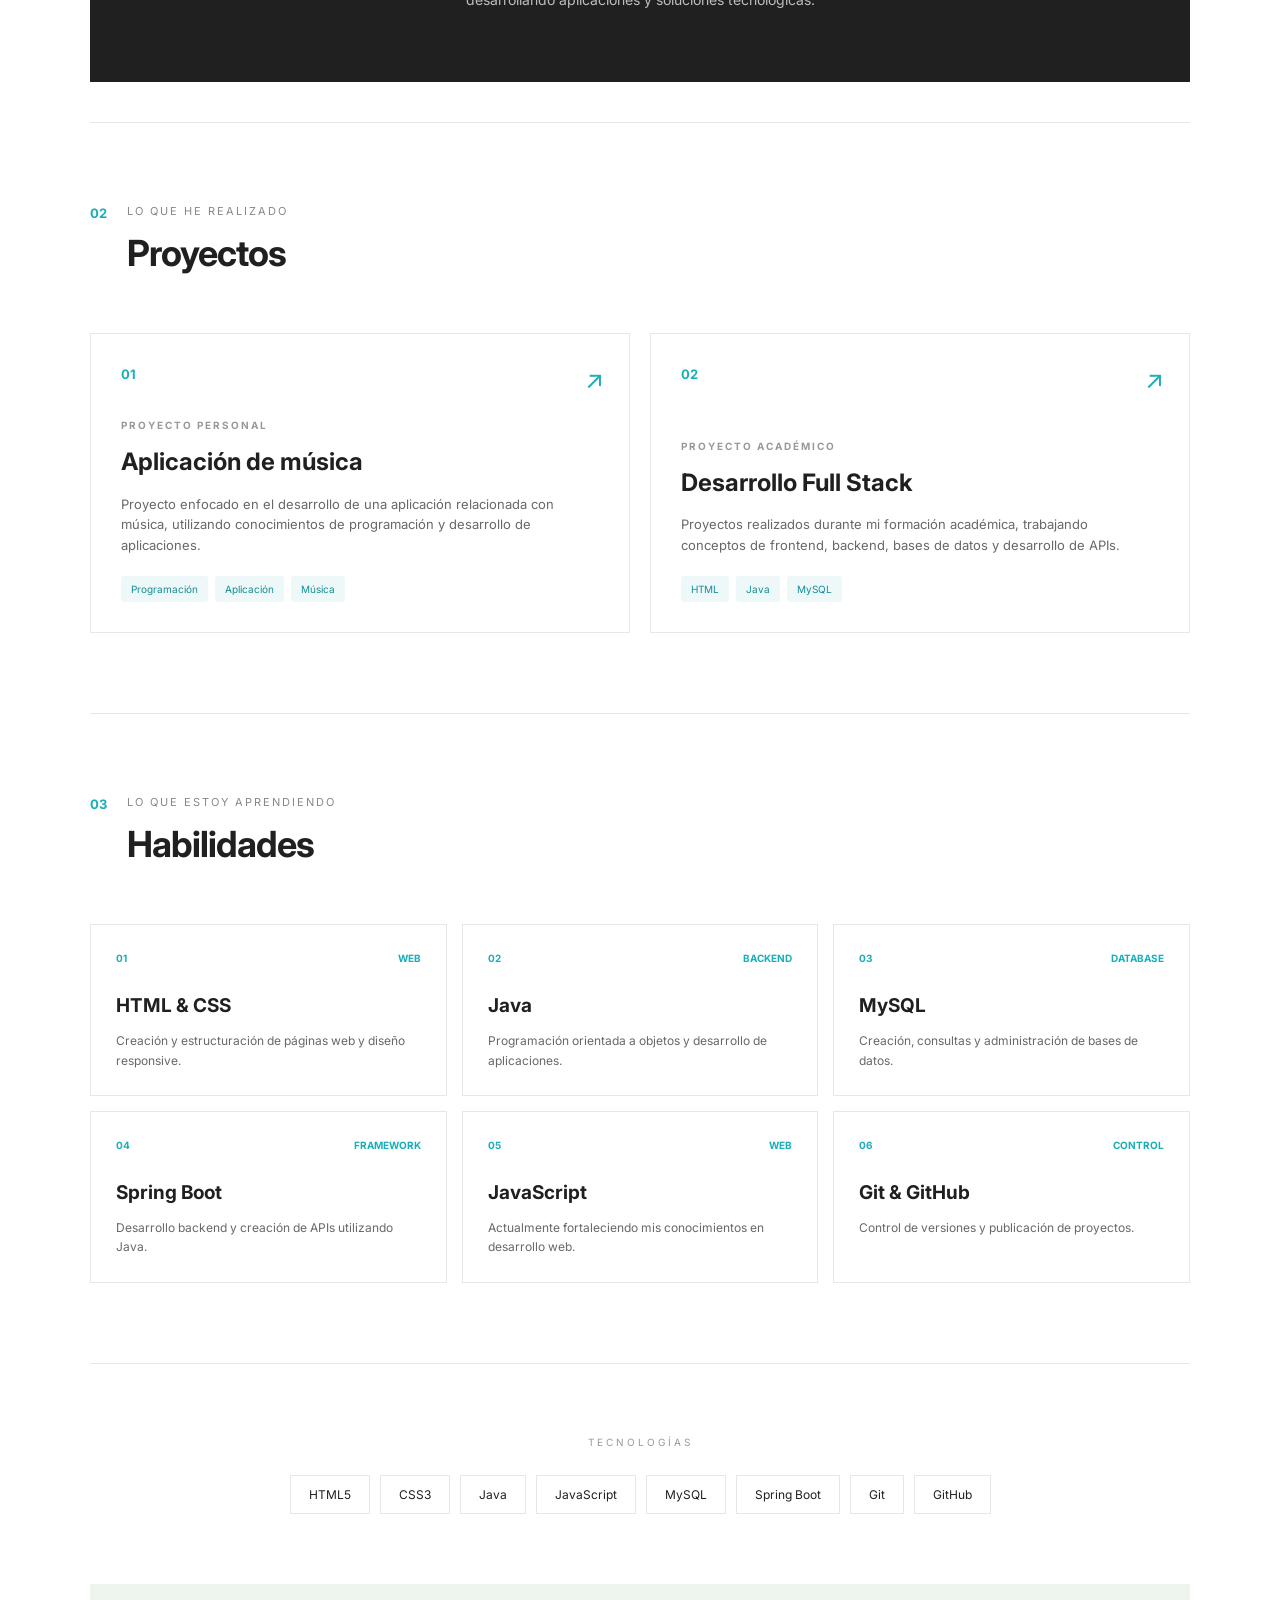
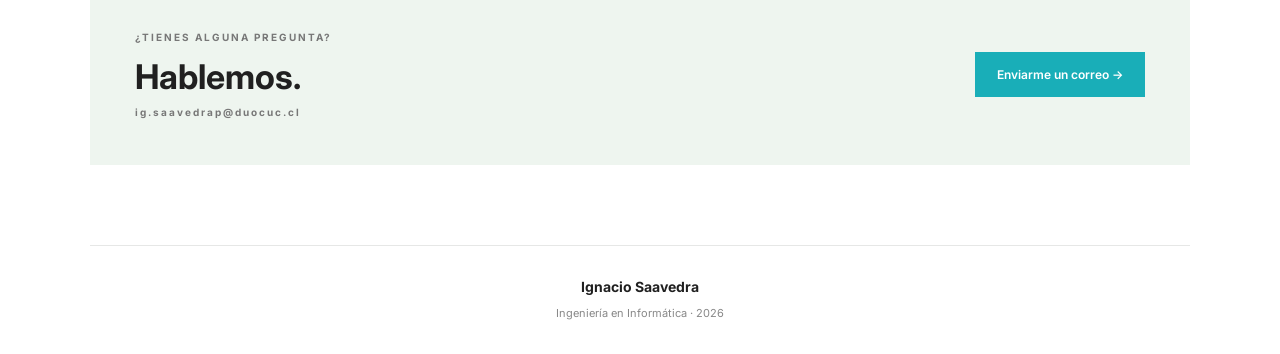
==== commit 4a25e069: "aa" ====
--- a/index.html
+++ b/index.html
@@ -100,7 +100,7 @@
                 <div class="photo-card">
 
                     <img
-                        src="assets/image.jpg"
+                        src="../ig.saavedrap.github.io/assets/yo.jpeg"
                         alt="Foto de Ignacio Saavedra"
                     >
 
@@ -318,7 +318,7 @@
             <div class="projects-grid">
 
 
-                <!-- PROYECTO 1 -->
+                
 
                 <article class="project-card">
 
@@ -578,26 +578,27 @@
 
         <section class="contact-banner">
 
-            <div>
-
-                <p>
-                    ¿TIENES ALGUNA PREGUNTA?
-                </p>
-
-                <h2>
-                    Hablemos.
-                </h2>
-
-            </div>
-
-            <a href="src/contacto.html">
-                Ir a contacto →
-            </a>
-
-        </section>
-
-
-    </main>
+    <div>
+
+        <p>
+            ¿TIENES ALGUNA PREGUNTA?
+        </p>
+
+        <h2>
+            Hablemos.
+        </h2>
+
+        <p>
+            ig.saavedrap@duocuc.cl
+        </p>
+
+    </div>
+
+    <a href="mailto:ignacio.saavedra@gmail.com">
+        Enviarme un correo →
+    </a>
+
+</section>
 
 
 
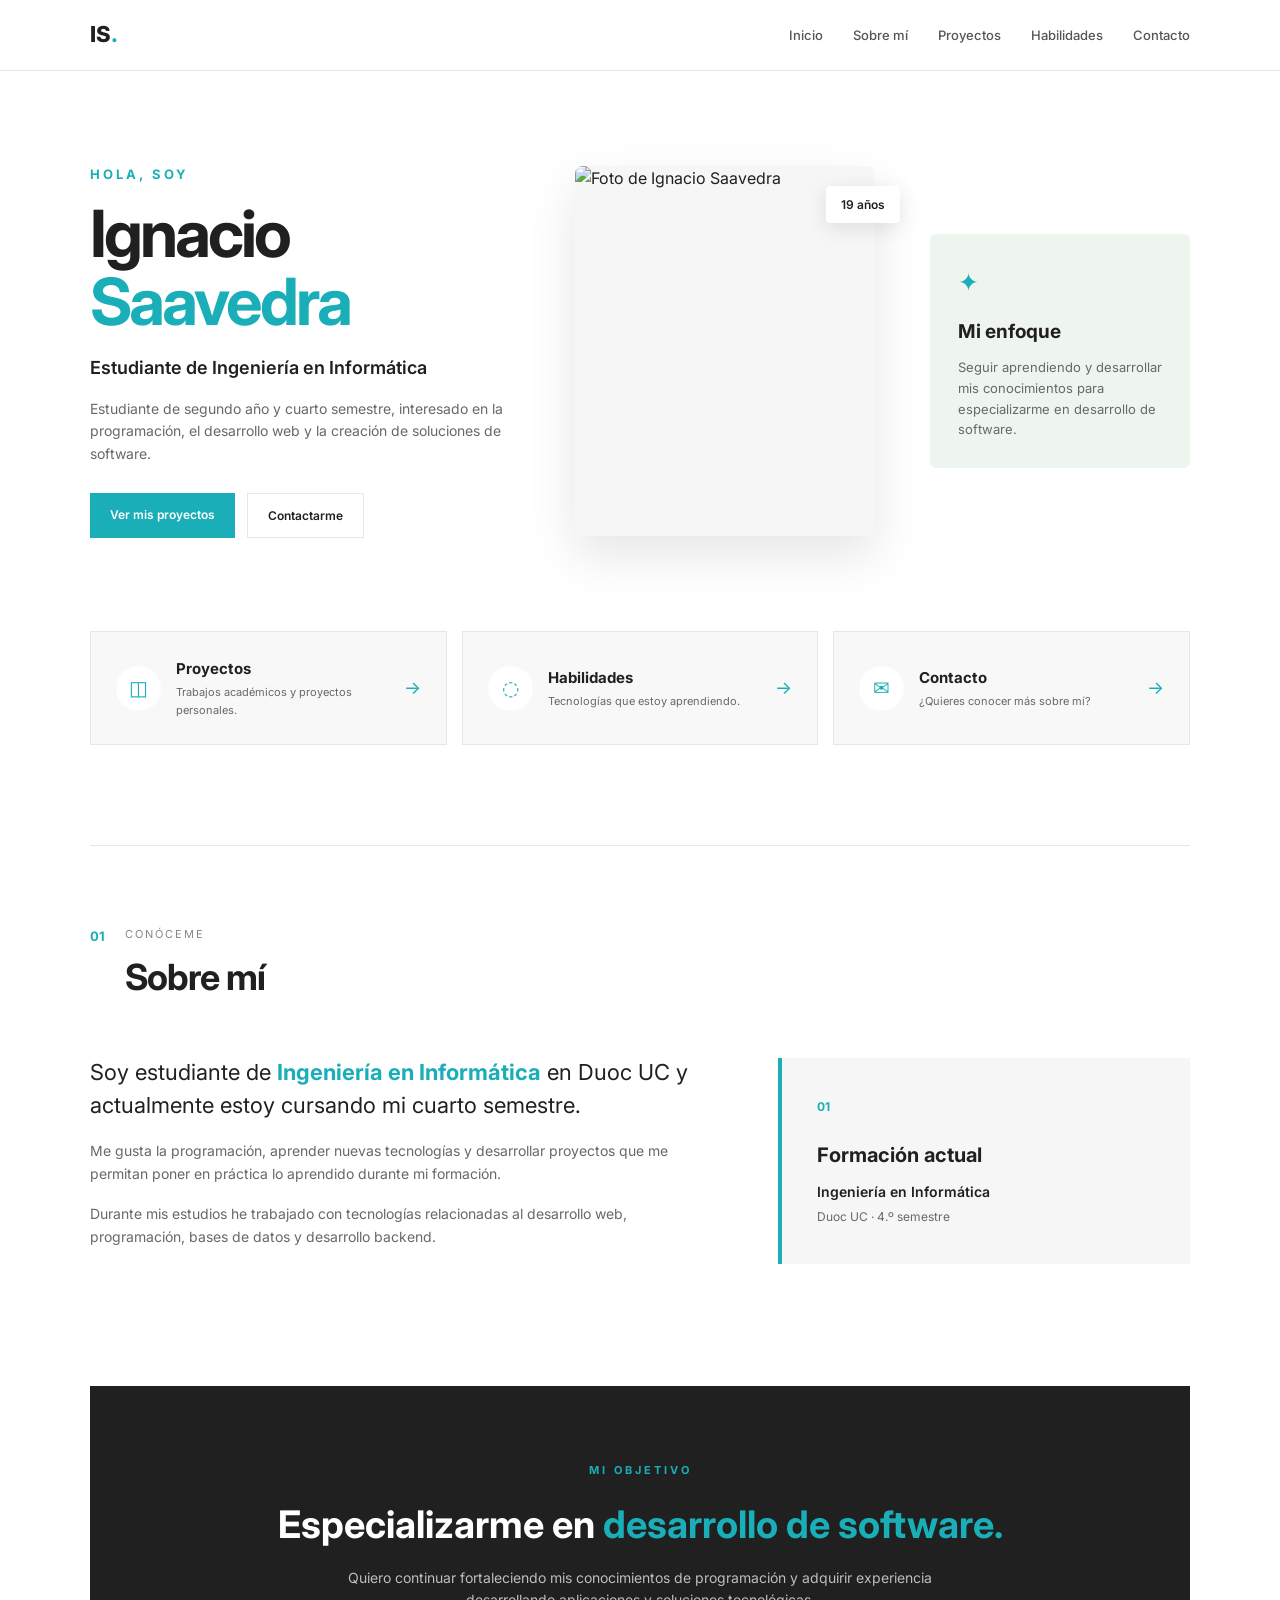
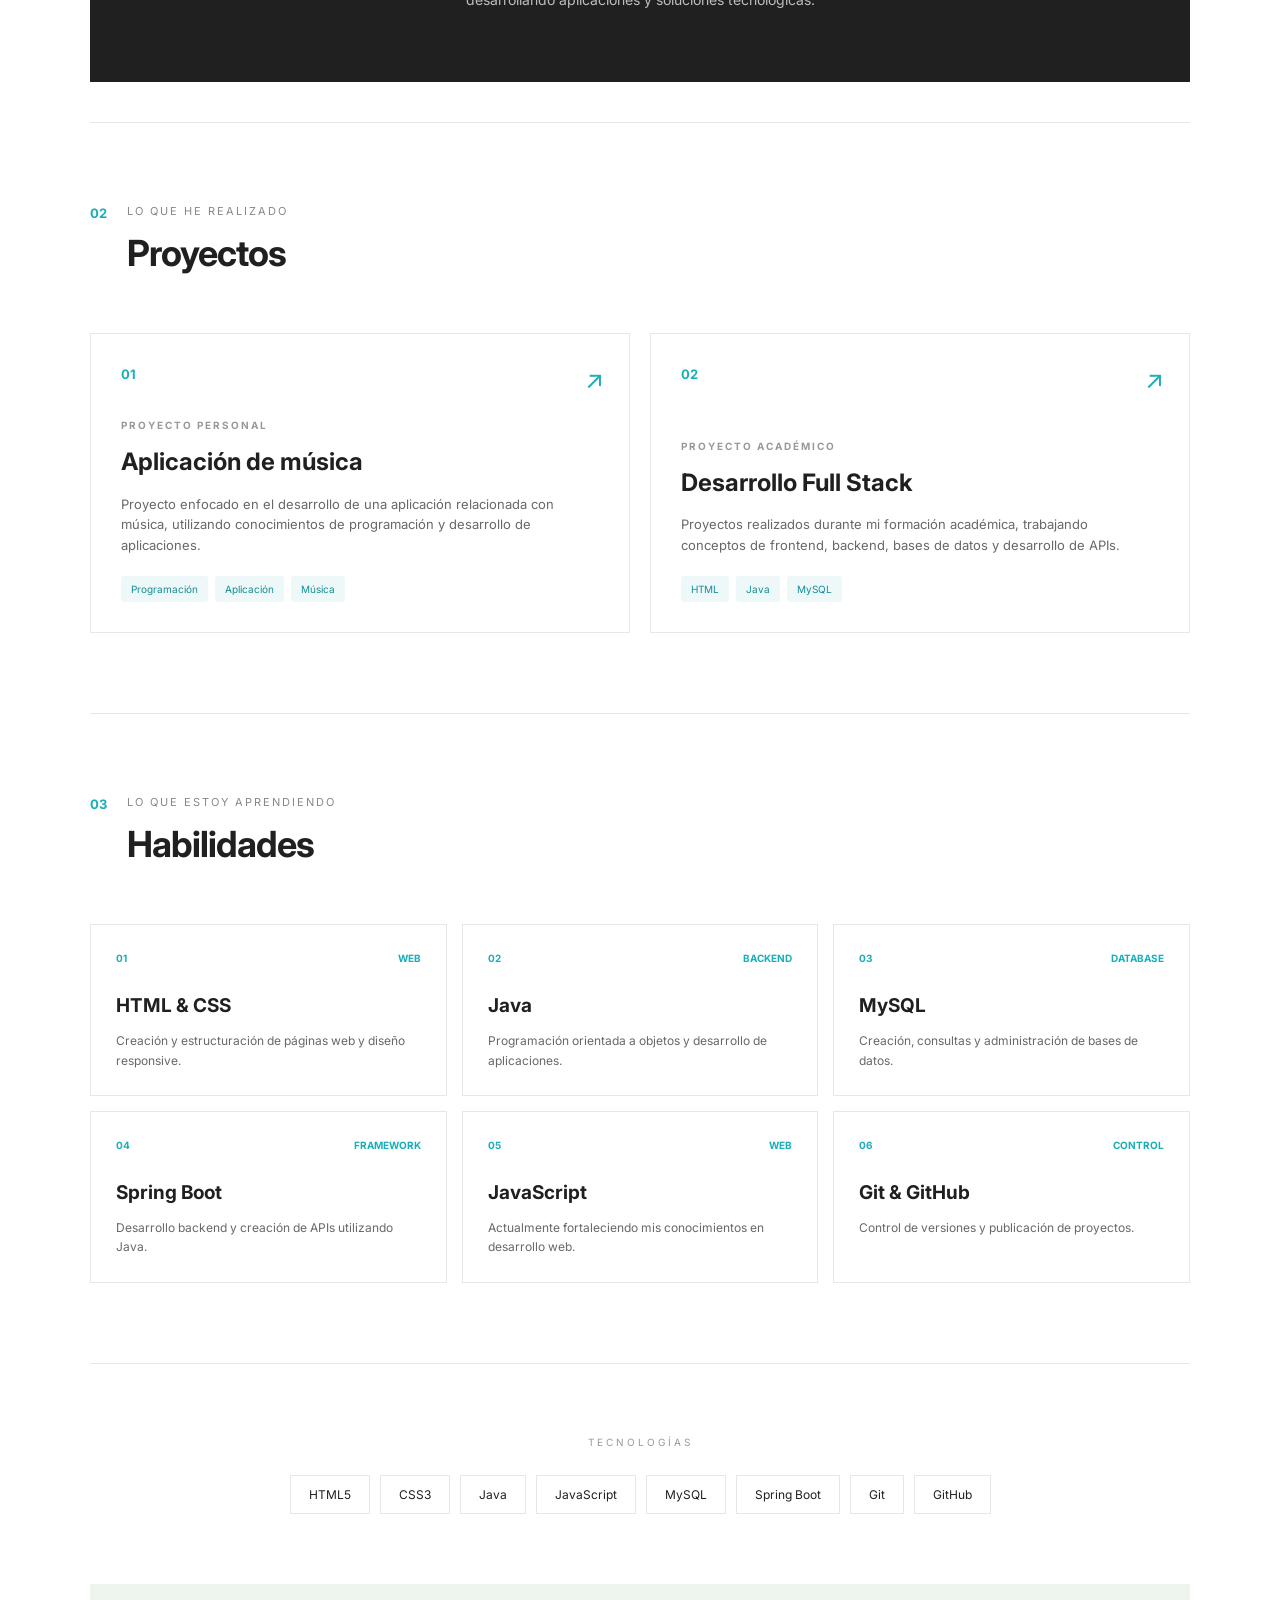
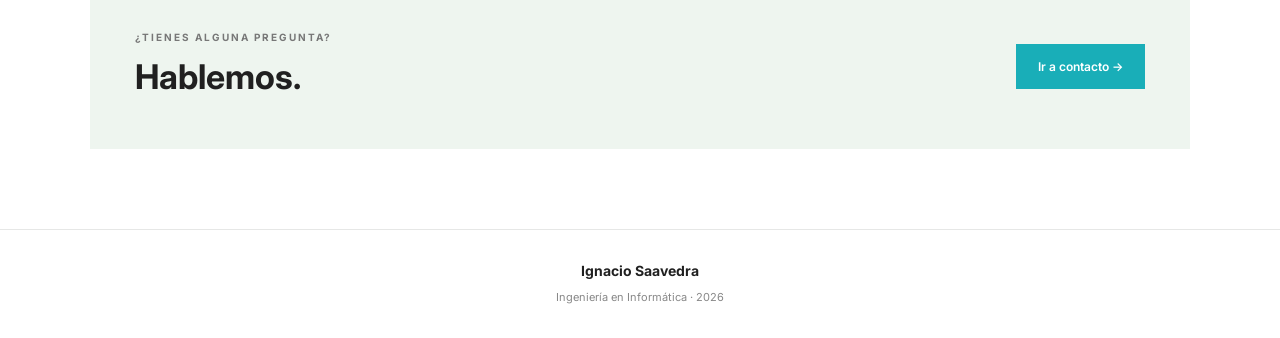
==== commit d235bf4e: "pagina lista" ====
--- a/index.html
+++ b/index.html
@@ -84,7 +84,7 @@
                         Ver mis proyectos
                     </a>
 
-                    <a href="src/contacto.html" class="btn-secondary">
+                    <a href="mailto:ig.saavedrap@duocuc.cl" class="btn-secondary">
                         Contactarme
                     </a>
 
@@ -578,27 +578,26 @@
 
         <section class="contact-banner">
 
-    <div>
-
-        <p>
-            ¿TIENES ALGUNA PREGUNTA?
-        </p>
-
-        <h2>
-            Hablemos.
-        </h2>
-
-        <p>
-            ig.saavedrap@duocuc.cl
-        </p>
-
-    </div>
-
-    <a href="mailto:ignacio.saavedra@gmail.com">
-        Enviarme un correo →
-    </a>
-
-</section>
+            <div>
+
+                <p>
+                    ¿TIENES ALGUNA PREGUNTA?
+                </p>
+
+                <h2>
+                    Hablemos.
+                </h2>
+
+            </div>
+
+            <a href="src/contacto.html">
+                Ir a contacto →
+            </a>
+
+        </section>
+
+
+    </main>
 
 
 
